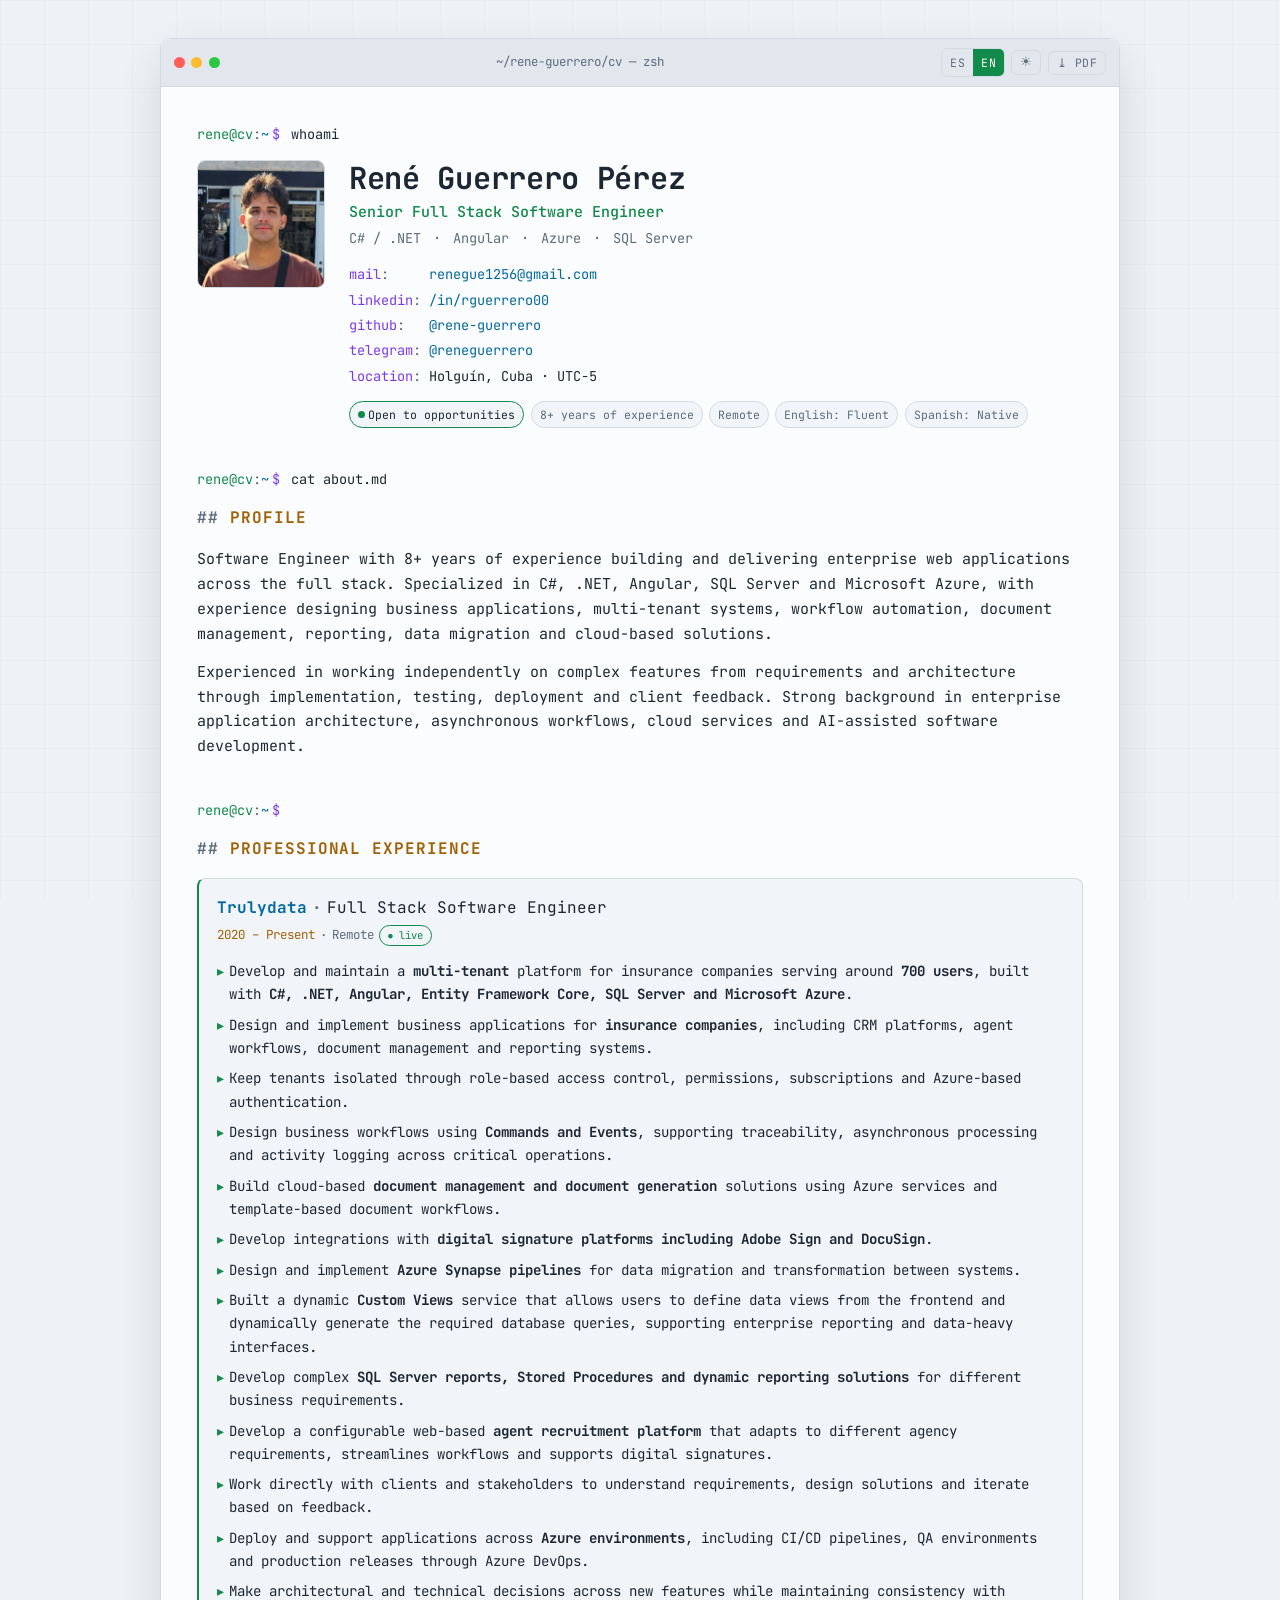
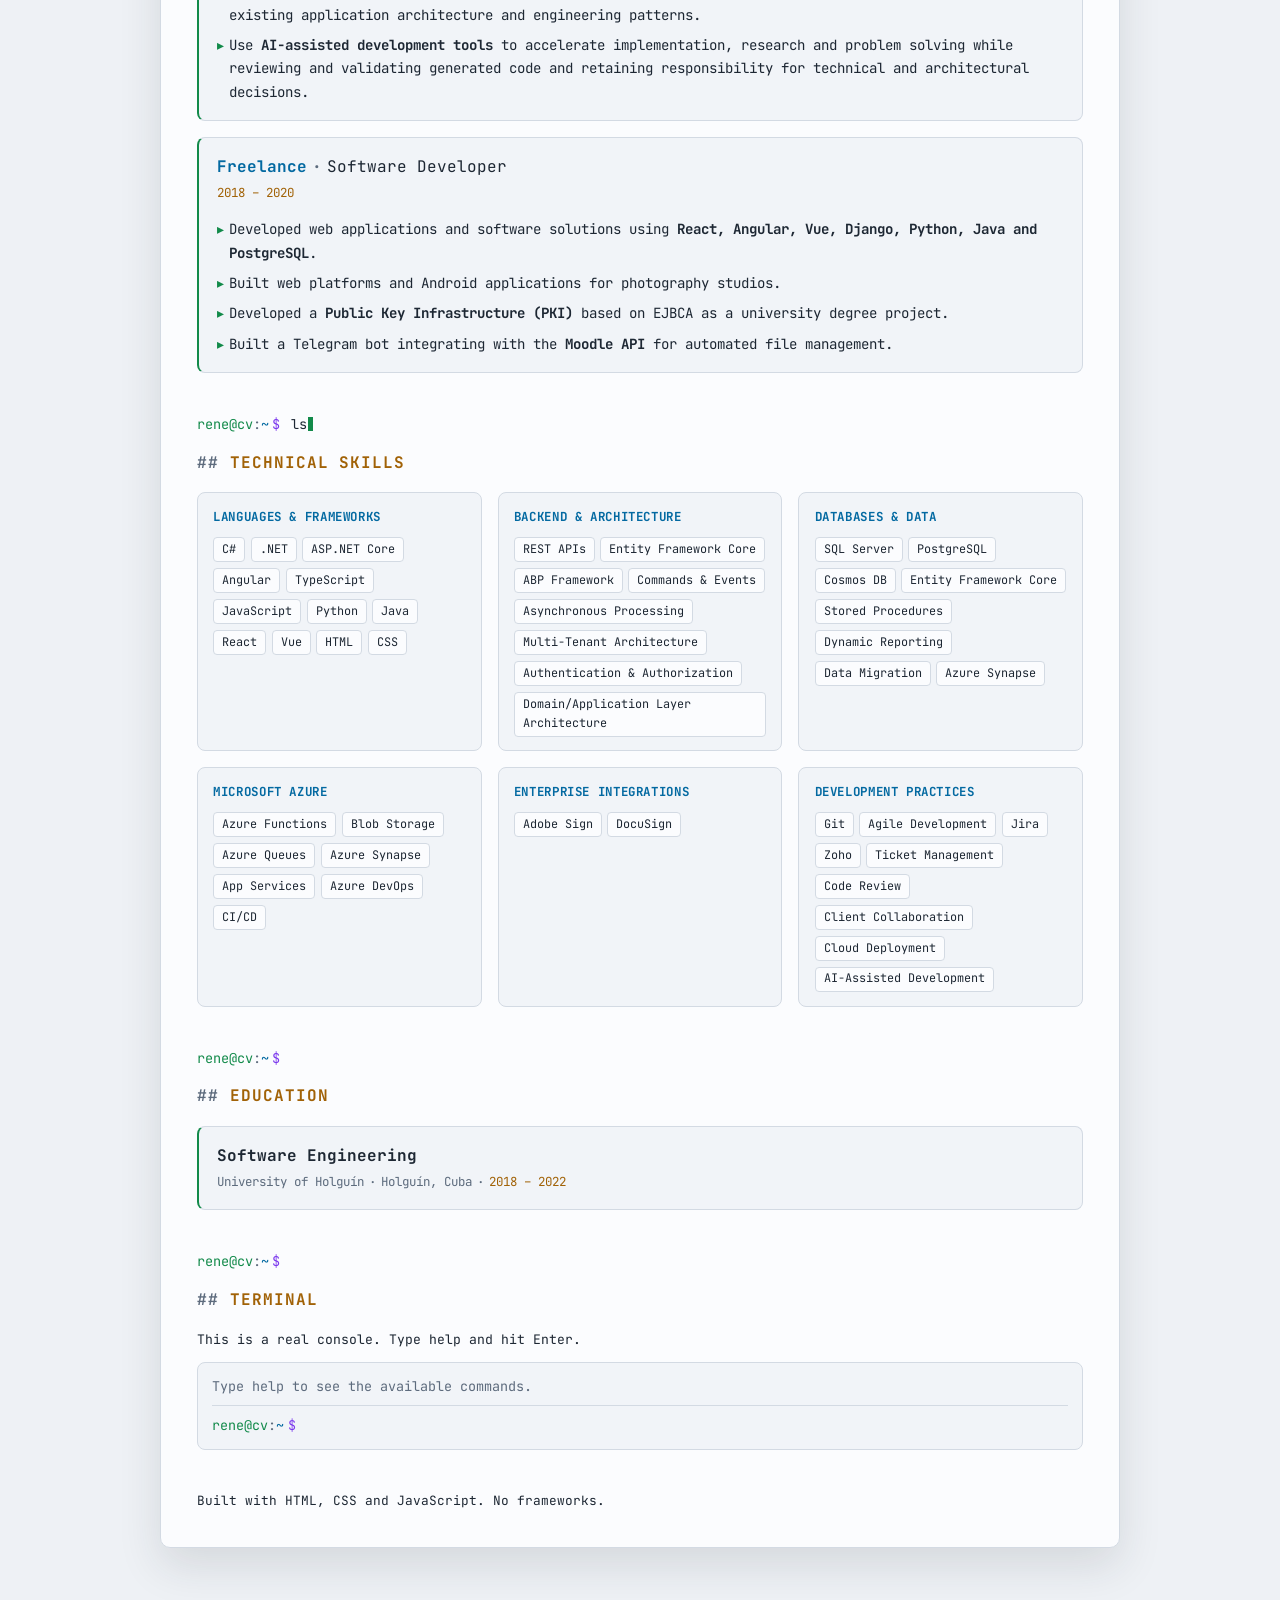
==== index.html @ d26e83de "CV site: terminal-styled, bilingual, with PDF export A static site, no build step, ready for GitHub " ====
<!DOCTYPE html>
<html lang="es" data-theme="dark">
<head>
<meta charset="utf-8">
<meta name="viewport" content="width=device-width, initial-scale=1">
<title>René Guerrero Pérez — Senior Full Stack Software Engineer</title>
<meta name="description" content="CV of René Guerrero Pérez — Senior Full Stack Software Engineer. C# / .NET · Angular · Azure · SQL Server.">
<meta name="author" content="René Guerrero Pérez">
<meta name="color-scheme" content="dark light">
<!-- Social cards and structured data need absolute URLs: crawlers do not
     resolve relative ones. If the site ends up on another address, this is
     the only place to change it — update every https://rene-guerrero.github.io/cv
     below, including the ones inside the JSON-LD block. -->
<link rel="canonical" href="https://rene-guerrero.github.io/cv/">

<meta property="og:site_name" content="René Guerrero Pérez">
<meta property="og:title" content="René Guerrero Pérez — Senior Full Stack Software Engineer">
<meta property="og:description" content="C# / .NET · Angular · Azure · SQL Server. 8+ years building enterprise web applications.">
<meta property="og:type" content="profile">
<meta property="og:url" content="https://rene-guerrero.github.io/cv/">
<meta property="og:image" content="https://rene-guerrero.github.io/cv/assets/img/og.png">
<meta property="og:image:width" content="1200">
<meta property="og:image:height" content="630">
<meta property="og:image:alt" content="René Guerrero Pérez — Senior Full Stack Software Engineer">

<meta name="twitter:card" content="summary_large_image">
<meta name="twitter:title" content="René Guerrero Pérez — Senior Full Stack Software Engineer">
<meta name="twitter:description" content="C# / .NET · Angular · Azure · SQL Server. 8+ years building enterprise web applications.">
<meta name="twitter:image" content="https://rene-guerrero.github.io/cv/assets/img/og.png">

<script type="application/ld+json">
{
  "@context": "https://schema.org",
  "@type": "Person",
  "name": "René Guerrero Pérez",
  "givenName": "René",
  "familyName": "Guerrero Pérez",
  "jobTitle": "Senior Full Stack Software Engineer",
  "description": "Software engineer with 8+ years of experience building enterprise web applications with C#, .NET, Angular, SQL Server and Microsoft Azure.",
  "url": "https://rene-guerrero.github.io/cv/",
  "image": "https://rene-guerrero.github.io/cv/assets/img/me-512.jpg",
  "email": "mailto:renegue1256@gmail.com",
  "address": {
    "@type": "PostalAddress",
    "addressLocality": "Holguín",
    "addressCountry": "CU"
  },
  "sameAs": [
    "https://www.linkedin.com/in/rguerrero00/",
    "https://github.com/rene-guerrero",
    "https://t.me/reneguerrero"
  ],
  "worksFor": {
    "@type": "Organization",
    "name": "Trulydata"
  },
  "alumniOf": {
    "@type": "CollegeOrUniversity",
    "name": "University of Holguín"
  },
  "knowsLanguage": [
    { "@type": "Language", "name": "Spanish", "alternateName": "es" },
    { "@type": "Language", "name": "English", "alternateName": "en" }
  ],
  "knowsAbout": [
    "C#", ".NET", "ASP.NET Core", "Angular", "TypeScript",
    "Microsoft Azure", "SQL Server", "Entity Framework Core",
    "Multi-tenant architecture", "REST APIs", "Azure Synapse"
  ]
}
</script>
<link rel="icon" href="data:image/svg+xml,<svg xmlns='http://www.w3.org/2000/svg' viewBox='0 0 100 100'><text y='.9em' font-size='90'>&#128187;</text></svg>">
<link rel="preload" href="assets/fonts/jetbrains-mono-400-latin.woff2" as="font" type="font/woff2" crossorigin>
<link rel="preload" href="assets/fonts/jetbrains-mono-700-latin.woff2" as="font" type="font/woff2" crossorigin>
<link rel="stylesheet" href="assets/css/fonts.css">
<link rel="stylesheet" href="assets/css/style.css">
</head>
<body>

<a class="skip-link" href="#main" data-i18n="ui.skip">Ir al contenido</a>

<div class="gridbg" aria-hidden="true"></div>
<div class="scanlines" aria-hidden="true"></div>

<div class="terminal">

  <header class="titlebar">
    <div class="lights" aria-hidden="true"><span class="light red"></span><span class="light yellow"></span><span class="light green"></span></div>
    <div class="titlebar__title"><span class="muted">~/</span>rene-guerrero<span class="muted">/cv</span> — zsh</div>
    <div class="titlebar__actions">
      <div class="seg" role="group" aria-label="Language">
        <button type="button" class="seg__btn" data-lang="es">ES</button>
        <button type="button" class="seg__btn" data-lang="en">EN</button>
      </div>
      <button type="button" class="iconbtn" id="themeToggle" aria-label="Toggle theme" title="Theme">
        <span class="theme-icon" aria-hidden="true"></span>
      </button>
      <a class="iconbtn iconbtn--text" id="pdfBtn" href="assets/pdf/Rene-Guerrero-CV-EN.pdf"
         download data-i18n-title="ui.pdfTitle">
        <span aria-hidden="true">⤓</span> <span data-i18n="ui.pdf">PDF</span>
      </a>
    </div>
  </header>

  <main class="screen" id="main">

    <!-- ── HERO ─────────────────────────────────────────── -->
    <section class="block hero">
      <p class="cmd"><span class="prompt">rene@cv</span><span class="sep">:</span><span class="path">~</span><span class="sigil">$</span> <span class="typed">whoami</span></p>
      <div class="hero__body">
        <img class="avatar" src="assets/img/me-512.jpg" alt="René Guerrero Pérez" width="512" height="512">
        <div class="hero__text">
          <h1 class="name">René Guerrero Pérez</h1>
          <p class="role" data-i18n="hero.role">Senior Full Stack Software Engineer</p>
          <p class="stack">C# / .NET <span class="dot">·</span> Angular <span class="dot">·</span> Azure <span class="dot">·</span> SQL Server</p>
          <ul class="contact">
            <li><span class="key">mail</span><a href="mailto:renegue1256@gmail.com">renegue1256@gmail.com</a></li>
            <li><span class="key">linkedin</span><a href="https://www.linkedin.com/in/rguerrero00/" target="_blank" rel="noopener">/in/rguerrero00</a></li>
            <li><span class="key">github</span><a href="https://github.com/rene-guerrero" target="_blank" rel="noopener">@rene-guerrero</a></li>
            <li><span class="key">telegram</span><a href="https://t.me/reneguerrero" target="_blank" rel="noopener">@reneguerrero</a></li>
            <li><span class="key">location</span><span data-i18n="hero.location">Holguín, Cuba · UTC−5</span></li>
          </ul>
          <p class="badges">
            <span class="badge badge--status"><span class="pulse" aria-hidden="true"></span><span data-i18n="hero.available">Disponible para propuestas</span></span>
            <span class="badge" data-i18n="hero.exp">8+ años de experiencia</span>
            <span class="badge" data-i18n="hero.remote">Remoto</span>
            <span class="badge"><span data-i18n="hero.english">Inglés</span>: <span data-i18n="hero.fluent">Fluido</span></span>
            <span class="badge"><span data-i18n="hero.spanish">Español</span>: <span data-i18n="hero.native">Nativo</span></span>
          </p>
        </div>
      </div>
    </section>

    <!-- ── ABOUT ────────────────────────────────────────── -->
    <section class="block" id="about">
      <p class="cmd"><span class="prompt">rene@cv</span><span class="sep">:</span><span class="path">~</span><span class="sigil">$</span> <span class="typed">cat about.md</span></p>
      <h2 class="h2" data-i18n="about.title">Perfil</h2>
      <p class="p" data-i18n="about.p1"></p>
      <p class="p" data-i18n="about.p2"></p>
    </section>

    <!-- ── EXPERIENCE ───────────────────────────────────── -->
    <section class="block" id="experience-section">
      <p class="cmd"><span class="prompt">rene@cv</span><span class="sep">:</span><span class="path">~</span><span class="sigil">$</span> <span class="typed">git log --oneline experience/</span></p>
      <h2 class="h2" data-i18n="exp.title">Experiencia profesional</h2>
      <div id="experience" class="timeline"></div>
    </section>

    <!-- ── SKILLS ───────────────────────────────────────── -->
    <section class="block" id="skills-section">
      <p class="cmd"><span class="prompt">rene@cv</span><span class="sep">:</span><span class="path">~</span><span class="sigil">$</span> <span class="typed">ls -la skills/</span></p>
      <h2 class="h2" data-i18n="skills.title">Habilidades técnicas</h2>
      <div id="skills" class="skills"></div>
    </section>

    <!-- ── EDUCATION ────────────────────────────────────── -->
    <section class="block" id="education-section">
      <p class="cmd"><span class="prompt">rene@cv</span><span class="sep">:</span><span class="path">~</span><span class="sigil">$</span> <span class="typed">cat education.txt</span></p>
      <h2 class="h2" data-i18n="edu.title">Educación</h2>
      <div class="card">
        <h3 class="card__title" data-i18n="edu.degree">Ingeniería de Software</h3>
        <p class="card__meta"><span data-i18n="edu.school">Universidad de Holguín</span> <span class="dot">·</span> <span data-i18n="edu.place">Holguín, Cuba</span> <span class="dot">·</span> <span class="when">2018 – 2022</span></p>
      </div>
    </section>

    <!-- ── INTERACTIVE CONSOLE ──────────────────────────── -->
    <section class="block" id="console-section">
      <p class="cmd"><span class="prompt">rene@cv</span><span class="sep">:</span><span class="path">~</span><span class="sigil">$</span> <span class="typed">./cv --interactive</span></p>
      <h2 class="h2" data-i18n="console.title">Terminal</h2>
      <p class="p muted console__hint" data-i18n="console.hint">Escribe help y pulsa Enter.</p>

      <div class="console" id="console">
        <div class="console__out" id="consoleOut" role="log" aria-live="polite"></div>
        <form class="console__form" id="consoleForm" autocomplete="off">
          <label class="console__label" for="consoleInput">
            <span class="prompt">rene@cv</span><span class="sep">:</span><span class="path">~</span><span class="sigil">$</span>
          </label>
          <input class="console__input" id="consoleInput" type="text"
                 spellcheck="false" autocapitalize="off" autocorrect="off"
                 data-i18n-aria="console.label">
        </form>
      </div>
    </section>

    <!-- ── FOOTER ───────────────────────────────────────── -->
    <section class="block">
      <p class="p muted small"><span data-i18n="ui.builtWith">Hecho con HTML, CSS y JavaScript. Sin frameworks.</span></p>
    </section>

  </main>
</div>

<script src="assets/js/data.js"></script>
<script src="assets/js/main.js"></script>
</body>
</html>
---- assets/css/fonts.css ----
/* JetBrains Mono, self-hosted.
   Generated by tools/fetch-fonts.py - do not edit by hand.
   SIL Open Font License 1.1, see assets/fonts/OFL.txt */

/* latin-ext */
@font-face {
  font-family: 'JetBrains Mono';
  font-style: italic;
  font-weight: 400;
  font-display: swap;
  src: url(../fonts/jetbrains-mono-400-italic-latin-ext.woff2) format('woff2');
  unicode-range: U+0100-02BA, U+02BD-02C5, U+02C7-02CC, U+02CE-02D7, U+02DD-02FF, U+0304, U+0308, U+0329, U+1D00-1DBF, U+1E00-1E9F, U+1EF2-1EFF, U+2020, U+20A0-20AB, U+20AD-20C0, U+2113, U+2C60-2C7F, U+A720-A7FF;
}

/* latin */
@font-face {
  font-family: 'JetBrains Mono';
  font-style: italic;
  font-weight: 400;
  font-display: swap;
  src: url(../fonts/jetbrains-mono-400-italic-latin.woff2) format('woff2');
  unicode-range: U+0000-00FF, U+0131, U+0152-0153, U+02BB-02BC, U+02C6, U+02DA, U+02DC, U+0304, U+0308, U+0329, U+2000-206F, U+20AC, U+2122, U+2191, U+2193, U+2212, U+2215, U+FEFF, U+FFFD;
}

/* latin-ext */
@font-face {
  font-family: 'JetBrains Mono';
  font-style: normal;
  font-weight: 400;
  font-display: swap;
  src: url(../fonts/jetbrains-mono-400-latin-ext.woff2) format('woff2');
  unicode-range: U+0100-02BA, U+02BD-02C5, U+02C7-02CC, U+02CE-02D7, U+02DD-02FF, U+0304, U+0308, U+0329, U+1D00-1DBF, U+1E00-1E9F, U+1EF2-1EFF, U+2020, U+20A0-20AB, U+20AD-20C0, U+2113, U+2C60-2C7F, U+A720-A7FF;
}

/* latin */
@font-face {
  font-family: 'JetBrains Mono';
  font-style: normal;
  font-weight: 400;
  font-display: swap;
  src: url(../fonts/jetbrains-mono-400-latin.woff2) format('woff2');
  unicode-range: U+0000-00FF, U+0131, U+0152-0153, U+02BB-02BC, U+02C6, U+02DA, U+02DC, U+0304, U+0308, U+0329, U+2000-206F, U+20AC, U+2122, U+2191, U+2193, U+2212, U+2215, U+FEFF, U+FFFD;
}

/* latin-ext */
@font-face {
  font-family: 'JetBrains Mono';
  font-style: normal;
  font-weight: 500;
  font-display: swap;
  src: url(../fonts/jetbrains-mono-500-latin-ext.woff2) format('woff2');
  unicode-range: U+0100-02BA, U+02BD-02C5, U+02C7-02CC, U+02CE-02D7, U+02DD-02FF, U+0304, U+0308, U+0329, U+1D00-1DBF, U+1E00-1E9F, U+1EF2-1EFF, U+2020, U+20A0-20AB, U+20AD-20C0, U+2113, U+2C60-2C7F, U+A720-A7FF;
}

/* latin */
@font-face {
  font-family: 'JetBrains Mono';
  font-style: normal;
  font-weight: 500;
  font-display: swap;
  src: url(../fonts/jetbrains-mono-500-latin.woff2) format('woff2');
  unicode-range: U+0000-00FF, U+0131, U+0152-0153, U+02BB-02BC, U+02C6, U+02DA, U+02DC, U+0304, U+0308, U+0329, U+2000-206F, U+20AC, U+2122, U+2191, U+2193, U+2212, U+2215, U+FEFF, U+FFFD;
}

/* latin-ext */
@font-face {
  font-family: 'JetBrains Mono';
  font-style: normal;
  font-weight: 700;
  font-display: swap;
  src: url(../fonts/jetbrains-mono-700-latin-ext.woff2) format('woff2');
  unicode-range: U+0100-02BA, U+02BD-02C5, U+02C7-02CC, U+02CE-02D7, U+02DD-02FF, U+0304, U+0308, U+0329, U+1D00-1DBF, U+1E00-1E9F, U+1EF2-1EFF, U+2020, U+20A0-20AB, U+20AD-20C0, U+2113, U+2C60-2C7F, U+A720-A7FF;
}

/* latin */
@font-face {
  font-family: 'JetBrains Mono';
  font-style: normal;
  font-weight: 700;
  font-display: swap;
  src: url(../fonts/jetbrains-mono-700-latin.woff2) format('woff2');
  unicode-range: U+0000-00FF, U+0131, U+0152-0153, U+02BB-02BC, U+02C6, U+02DA, U+02DC, U+0304, U+0308, U+0329, U+2000-206F, U+20AC, U+2122, U+2191, U+2193, U+2212, U+2215, U+FEFF, U+FFFD;
}
---- assets/css/style.css ----
/* ─────────────────────────────────────────────────────
   CV — terminal / console theme
   ───────────────────────────────────────────────────── */

:root {
  --font: "JetBrains Mono", ui-monospace, SFMono-Regular, "SF Mono", Menlo,
          Consolas, "Liberation Mono", monospace;

  --radius: 10px;
  --maxw: 60rem;
}

/* Dark (default) */
:root,
:root[data-theme="dark"] {
  --bg: #0b0f14;
  --bg-chrome: #10161e;
  --bg-screen: #0d1219;
  --bg-soft: #131b24;
  --border: #1f2b38;
  --fg: #cdd9e5;
  --fg-dim: #7d8da0;
  --accent: #4ade80;   /* prompt green */
  --accent-2: #38bdf8; /* cyan */
  --accent-3: #f0b429; /* amber */
  --magenta: #c792ea;
  --grid-line: rgba(205, 217, 229, .035);
  --shadow: 0 24px 60px rgba(0, 0, 0, .55);
  --glow: 0 0 12px rgba(74, 222, 128, .35);
}

/* Light */
:root[data-theme="light"] {
  --bg: #eef1f5;
  --bg-chrome: #e2e7ee;
  --bg-screen: #fbfcfe;
  --bg-soft: #f1f4f8;
  --border: #d3dae3;
  --fg: #1d2733;
  --fg-dim: #5d6b7d;
  --accent: #128a4a;
  --accent-2: #0369a1;
  --accent-3: #a16207;
  --magenta: #7c3aed;
  --grid-line: rgba(29, 39, 51, .04);
  --shadow: 0 18px 44px rgba(29, 39, 51, .12);
  --glow: none;
}

* { box-sizing: border-box; }

html { scroll-behavior: smooth; }

body {
  margin: 0;
  padding: clamp(.75rem, 3vw, 2.5rem) 1rem clamp(2rem, 5vw, 4rem);
  background: var(--bg);
  background-image:
    radial-gradient(1200px 600px at 12% -10%, rgba(56, 189, 248, .10), transparent 60%),
    radial-gradient(900px 500px at 100% 0%, rgba(74, 222, 128, .08), transparent 60%);
  color: var(--fg);
  font-family: var(--font);
  font-size: 15px;
  line-height: 1.65;
  -webkit-font-smoothing: antialiased;
}

:root[data-theme="light"] body { background-image: none; }

a {
  color: var(--accent-2);
  text-decoration: none;
  border-bottom: 1px dotted transparent;
}
a:hover { border-bottom-color: currentColor; }

/* shown only on paper — the phone number belongs in the PDF a recruiter
   downloads, not on an indexable public page */
.print-only { display: none; }

/* selection picks up the prompt green; the text flips to the screen
   colour so it stays readable in both themes */
::selection {
  background: var(--accent);
  color: var(--bg-screen);
}

.muted { color: var(--fg-dim); }
.dot { color: var(--fg-dim); margin: 0 .5ch; }

.skip-link {
  position: absolute;
  left: -9999px;
}
.skip-link:focus {
  left: 1rem; top: 1rem;
  z-index: 10;
  background: var(--bg-soft);
  border: 1px solid var(--accent);
  padding: .5rem .75rem;
  border-radius: 6px;
}

:focus-visible {
  outline: 2px solid var(--accent);
  outline-offset: 2px;
  border-radius: 4px;
}

/* subtle CRT scanlines, dark theme only */
.scanlines {
  position: fixed;
  inset: 0;
  pointer-events: none;
  z-index: 1;
  background: repeating-linear-gradient(
    to bottom,
    rgba(255, 255, 255, .018) 0 1px,
    transparent 1px 3px
  );
}
:root[data-theme="light"] .scanlines { display: none; }

/* ── window chrome ─────────────────────────────────── */

.terminal {
  position: relative;
  z-index: 2;
  max-width: var(--maxw);
  margin: 0 auto;
  border: 1px solid var(--border);
  border-radius: var(--radius);
  background: var(--bg-screen);
  box-shadow: var(--shadow);
  /* clip (not hidden) so the sticky titlebar keeps working */
  overflow: clip;
}

.titlebar {
  position: sticky;
  top: 0;
  z-index: 3;
  display: flex;
  align-items: center;
  gap: .75rem;
  padding: .55rem .8rem;
  background: var(--bg-chrome);
  border-bottom: 1px solid var(--border);
  backdrop-filter: blur(6px);
}

.lights { display: flex; gap: .4rem; flex: 0 0 auto; }
.light { width: 11px; height: 11px; border-radius: 50%; display: block; }
.light.red { background: #ff5f57; }
.light.yellow { background: #febc2e; }
.light.green { background: #28c840; }

.titlebar__title {
  flex: 1 1 auto;
  text-align: center;
  font-size: .78rem;
  color: var(--fg-dim);
  white-space: nowrap;
  overflow: hidden;
  text-overflow: ellipsis;
}

.titlebar__actions {
  flex: 0 0 auto;
  display: flex;
  align-items: center;
  gap: .4rem;
}

.seg {
  display: inline-flex;
  border: 1px solid var(--border);
  border-radius: 6px;
  overflow: hidden;
}
.seg__btn {
  font: inherit;
  font-size: .72rem;
  letter-spacing: .04em;
  padding: .25rem .5rem;
  background: transparent;
  color: var(--fg-dim);
  border: 0;
  cursor: pointer;
}
.seg__btn:hover { color: var(--fg); }
.seg__btn.is-active {
  background: var(--accent);
  color: var(--bg-screen);
}
:root[data-theme="light"] .seg__btn.is-active { color: #fff; }

.iconbtn {
  font: inherit;
  font-size: .8rem;
  line-height: 1;
  padding: .32rem .5rem;
  background: transparent;
  color: var(--fg-dim);
  border: 1px solid var(--border);
  border-radius: 6px;
  cursor: pointer;
}
.iconbtn:hover { color: var(--fg); border-color: var(--fg-dim); }
.iconbtn--text { font-size: .72rem; letter-spacing: .04em; }

/* ── screen ────────────────────────────────────────── */

.screen {
  padding: clamp(1rem, 4vw, 2.25rem);
}

.block + .block { margin-top: 2.5rem; }

.cmd {
  margin: 0 0 .9rem;
  font-size: .85rem;
  color: var(--fg-dim);
  word-break: break-word;
}
.prompt { color: var(--accent); text-shadow: var(--glow); }
.sep { color: var(--fg-dim); }
.path { color: var(--accent-2); }
.sigil { color: var(--magenta); margin: 0 .4ch; }
.typed { color: var(--fg); }

.caret {
  display: inline-block;
  width: .6ch;
  height: 1.05em;
  vertical-align: -.18em;
  background: var(--accent);
  animation: blink 1.1s steps(1) infinite;
}
@keyframes blink { 50% { opacity: 0; } }

/* caret that follows the text while a command types itself out:
   solid, so it reads as a cursor in motion rather than an idle one */
.caret--typing {
  margin-left: .1ch;
  animation: none;
}

/* keep the line at full height before its command has typed */
.typed { white-space: pre; }
.typed.is-pending::after { content: ""; }

.h2 {
  margin: 0 0 1rem;
  font-size: 1rem;
  letter-spacing: .06em;
  text-transform: uppercase;
  color: var(--accent-3);
}
.h2::before { content: "## "; color: var(--fg-dim); }

.p { margin: 0 0 .85rem; color: var(--fg); }
.p:last-child { margin-bottom: 0; }

/* ── hero ──────────────────────────────────────────── */

.hero__body {
  display: flex;
  gap: 1.5rem;
  align-items: flex-start;
  flex-wrap: wrap;
}

.avatar {
  width: 128px;
  height: 128px;
  flex: 0 0 auto;
  object-fit: cover;
  border-radius: 8px;
  border: 1px solid var(--border);
  filter: saturate(1.02);
}

.hero__text { flex: 1 1 18rem; min-width: 0; }

.name {
  margin: 0;
  font-size: clamp(1.4rem, 4vw, 1.9rem);
  line-height: 1.2;
  letter-spacing: -.01em;
}
.role { margin: .25rem 0 0; color: var(--accent); font-weight: 500; }
.stack { margin: .1rem 0 .9rem; color: var(--fg-dim); font-size: .85rem; }

.contact {
  list-style: none;
  margin: 0 0 .9rem;
  padding: 0;
  display: grid;
  gap: .18rem;
  font-size: .85rem;
}
.contact .key {
  display: inline-block;
  min-width: 10ch;
  color: var(--magenta);
}
.contact .key::after { content: ":"; color: var(--fg-dim); }

.badges { margin: 0; display: flex; flex-wrap: wrap; gap: .4rem; }
.badge {
  font-size: .72rem;
  padding: .18rem .5rem;
  border: 1px solid var(--border);
  border-radius: 999px;
  background: var(--bg-soft);
  color: var(--fg-dim);
}

/* ── cards ─────────────────────────────────────────── */

.card {
  border: 1px solid var(--border);
  border-left: 2px solid var(--accent);
  border-radius: 8px;
  background: var(--bg-soft);
  padding: 1rem 1.1rem;
}

.timeline { display: grid; gap: 1rem; }

.card__title { margin: 0; font-size: 1rem; }
.job__company { color: var(--accent-2); }
.job__role { color: var(--fg); font-weight: 400; }

.card__meta {
  margin: .2rem 0 0;
  font-size: .78rem;
  color: var(--fg-dim);
  display: flex;
  flex-wrap: wrap;
  align-items: center;
  gap: .1rem;
}
.when { color: var(--accent-3); }

.chip {
  margin-left: .6ch;
  font-size: .66rem;
  padding: .05rem .45rem;
  border-radius: 999px;
  border: 1px solid var(--border);
}
.chip--live { color: var(--accent); border-color: var(--accent); }

.bullets {
  margin: .9rem 0 0;
  padding: 0;
  list-style: none;
  display: grid;
  gap: .45rem;
}
.bullets li {
  position: relative;
  padding-left: 1.6ch;
  font-size: .88rem;
}
.bullets li::before {
  content: "▸";
  position: absolute;
  left: 0;
  color: var(--accent);
}
.bullets strong { color: var(--fg); font-weight: 700; }

/* ── skills ────────────────────────────────────────── */

.skills {
  display: grid;
  gap: 1rem;
  grid-template-columns: repeat(auto-fit, minmax(17rem, 1fr));
}

.skillgroup {
  border: 1px solid var(--border);
  border-radius: 8px;
  background: var(--bg-soft);
  padding: .85rem .95rem;
}
.skillgroup__name {
  margin: 0 0 .6rem;
  font-size: .78rem;
  letter-spacing: .05em;
  text-transform: uppercase;
  color: var(--accent-2);
}

.tags { list-style: none; margin: 0; padding: 0; display: flex; flex-wrap: wrap; gap: .35rem; }
.tag {
  font-size: .74rem;
  padding: .12rem .5rem;
  border: 1px solid var(--border);
  border-radius: 4px;
  background: var(--bg-screen);
  color: var(--fg);
}

/* ── small screens ─────────────────────────────────── */

@media (max-width: 520px) {
  .titlebar__title { display: none; }
  .avatar { width: 92px; height: 92px; }
  .contact .key { min-width: 8ch; }
}

/* The owner of this CV asked for the terminal effects explicitly, so the
   decorative ones stay on: they are text-only, sub-pixel slow, and none of
   them flashes or moves the layout. What does get turned off here is
   anything that moves the viewport or the reader's eye against their will.
   To honour the preference completely instead, add back:
       * { animation: none !important; } */
@media (prefers-reduced-motion: reduce) {
  html { scroll-behavior: auto; }
  .caret { animation: none; }
}

/* ── print / PDF ───────────────────────────────────── */

@page {
  size: A4;
  margin: 12mm 12mm 14mm;
}

@media print {
  /* force the light palette on paper, whatever the screen theme is */
  :root, :root[data-theme="dark"], :root[data-theme="light"] {
    --bg: #fff;
    --bg-chrome: #fff;
    --bg-screen: #fff;
    --bg-soft: #fff;
    --border: #c9d1d9;
    --fg: #111;
    --fg-dim: #555;
    --accent: #0a6b39;
    --accent-2: #0b4f80;
    --accent-3: #7a4b06;
    --magenta: #5b21b6;
    --shadow: none;
    --glow: none;
  }

  body {
    margin: 0;
    padding: 0;
    background: #fff !important;
    background-image: none !important;
    font-size: 10pt;
    line-height: 1.45;
  }

  .scanlines,
  .titlebar,
  .skip-link,
  .caret { display: none !important; }

  .terminal {
    max-width: none;
    border: 0;
    border-radius: 0;
    box-shadow: none;
    background: #fff;
  }

  .screen { padding: 0; }

  .cmd { display: none; }

  .block + .block { margin-top: 1.1rem; }

  .h2 {
    font-size: 10pt;
    margin-bottom: .45rem;
    border-bottom: 1px solid var(--border);
    padding-bottom: .15rem;
  }
  .h2::before { content: none; }

  .avatar { width: 96px; height: 96px; }

  .name { font-size: 17pt; }

  a { color: var(--fg); border: 0; }

  .card,
  .skillgroup {
    background: #fff;
    border-color: var(--border);
    padding: .5rem .65rem;
  }
  .card { border-left-width: 2px; }

  .bullets li { font-size: 9pt; }
  .tag { font-size: 8.5pt; background: #fff; }

  ::selection { background: transparent; color: inherit; }

  .contact li.print-only { display: list-item; }

  .badge { border-color: var(--border); }
  .chip--live { display: none; }

  /* keep blocks from splitting badly across pages */
  .block, .card, .skillgroup, .hero__body { break-inside: avoid; }
  .job { break-inside: auto; }
  h1, h2, h3 { break-after: avoid; }

  /* last block is just the shell prompt / credits */
  .block:last-child { display: none; }
}

/* ── drifting grid ─────────────────────────────────
   Deliberately near-invisible: it should read as texture, not motion.
   Anyone who notices it consciously means it is too strong. */

.gridbg {
  position: fixed;
  inset: 0;
  pointer-events: none;
  z-index: 0;
  opacity: .5;
  background-image:
    linear-gradient(var(--grid-line) 1px, transparent 1px),
    linear-gradient(90deg, var(--grid-line) 1px, transparent 1px);
  background-size: 44px 44px;
  animation: drift 90s linear infinite;
}

@keyframes drift {
  to { background-position: 44px 44px, 44px 44px; }
}

/* ── availability badge ────────────────────────────── */

.badge--status {
  color: var(--fg);
  border-color: var(--accent);
  display: inline-flex;
  align-items: center;
  gap: .45ch;
}

.pulse {
  width: 7px;
  height: 7px;
  border-radius: 50%;
  background: var(--accent);
  box-shadow: 0 0 0 0 var(--accent);
  animation: pulse 2.4s ease-out infinite;
}

@keyframes pulse {
  0%   { box-shadow: 0 0 0 0 color-mix(in srgb, var(--accent) 70%, transparent); }
  70%  { box-shadow: 0 0 0 6px transparent; }
  100% { box-shadow: 0 0 0 0 transparent; }
}

/* ── interactive console ───────────────────────────── */

.console {
  border: 1px solid var(--border);
  border-radius: 8px;
  background: var(--bg-soft);
  padding: .8rem .9rem;
  cursor: text;
}

.console__out {
  max-height: 17rem;
  overflow-y: auto;
  overscroll-behavior: contain;
  font-size: .84rem;
  line-height: 1.6;
}
.console__out:empty { display: none; }

.console__line {
  white-space: pre-wrap;
  word-break: break-word;
}
.console__line--dim  { color: var(--fg-dim); }
.console__line--warn { color: var(--accent-3); }
.console__line--echo { margin-top: .45rem; }
.console__line--echo:first-child { margin-top: 0; }

.console__cmdname {
  display: inline-block;
  min-width: 12ch;
  color: var(--accent-2);
}

.console__form {
  display: flex;
  align-items: baseline;
  gap: .6ch;
  margin-top: .5rem;
  padding-top: .5rem;
  border-top: 1px solid var(--border);
}
.console__out:empty + .console__form {
  margin-top: 0;
  padding-top: 0;
  border-top: 0;
}

.console__label {
  flex: 0 0 auto;
  font-size: .84rem;
  cursor: text;
}

.console__input {
  flex: 1 1 auto;
  min-width: 0;
  font: inherit;
  font-size: .84rem;
  color: var(--fg);
  background: transparent;
  border: 0;
  padding: 0;
  caret-color: var(--accent);
}
.console__input:focus { outline: none; }
.console__input::placeholder { color: var(--fg-dim); }

.console__hint { font-size: .82rem; margin-bottom: .7rem; }

.small { font-size: .8rem; }



@media print {
  .gridbg,
  #console-section { display: none !important; }

  .badge--status { border-color: var(--border); }
  .pulse { display: none; }
}
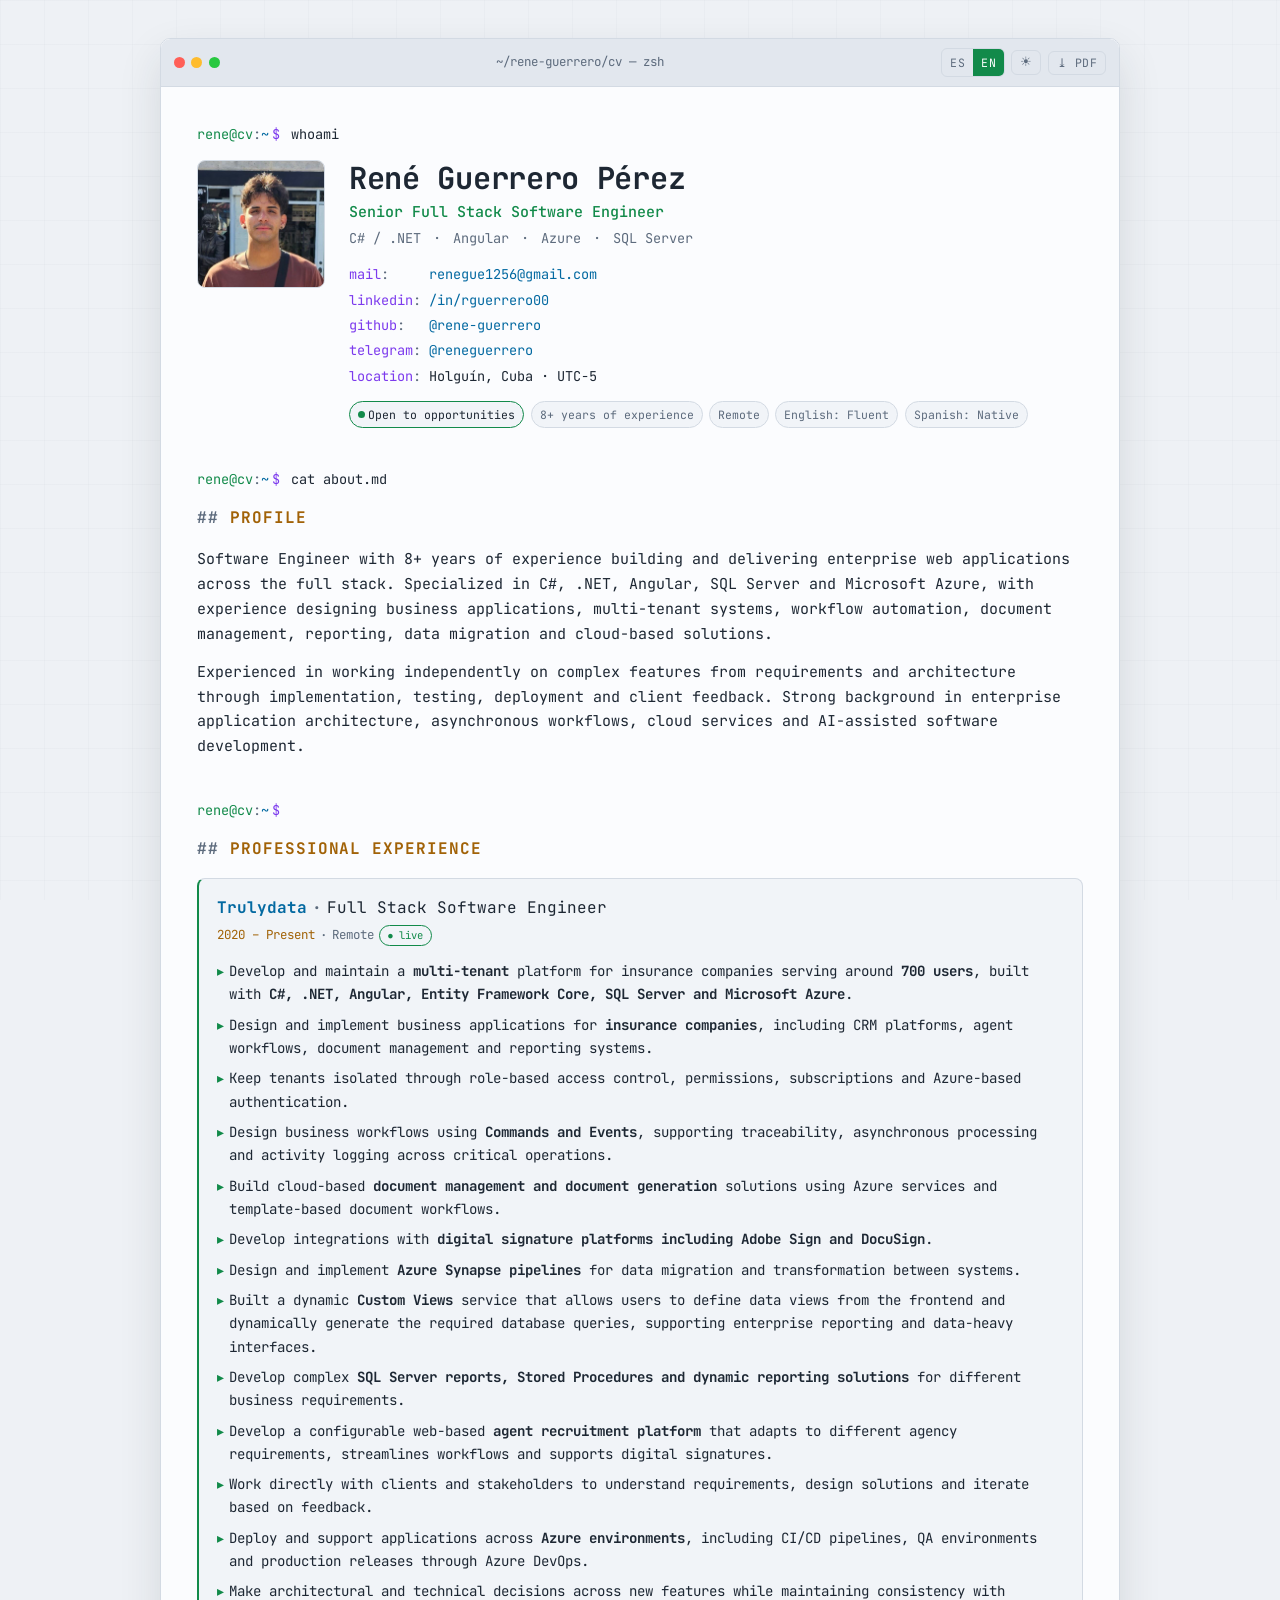
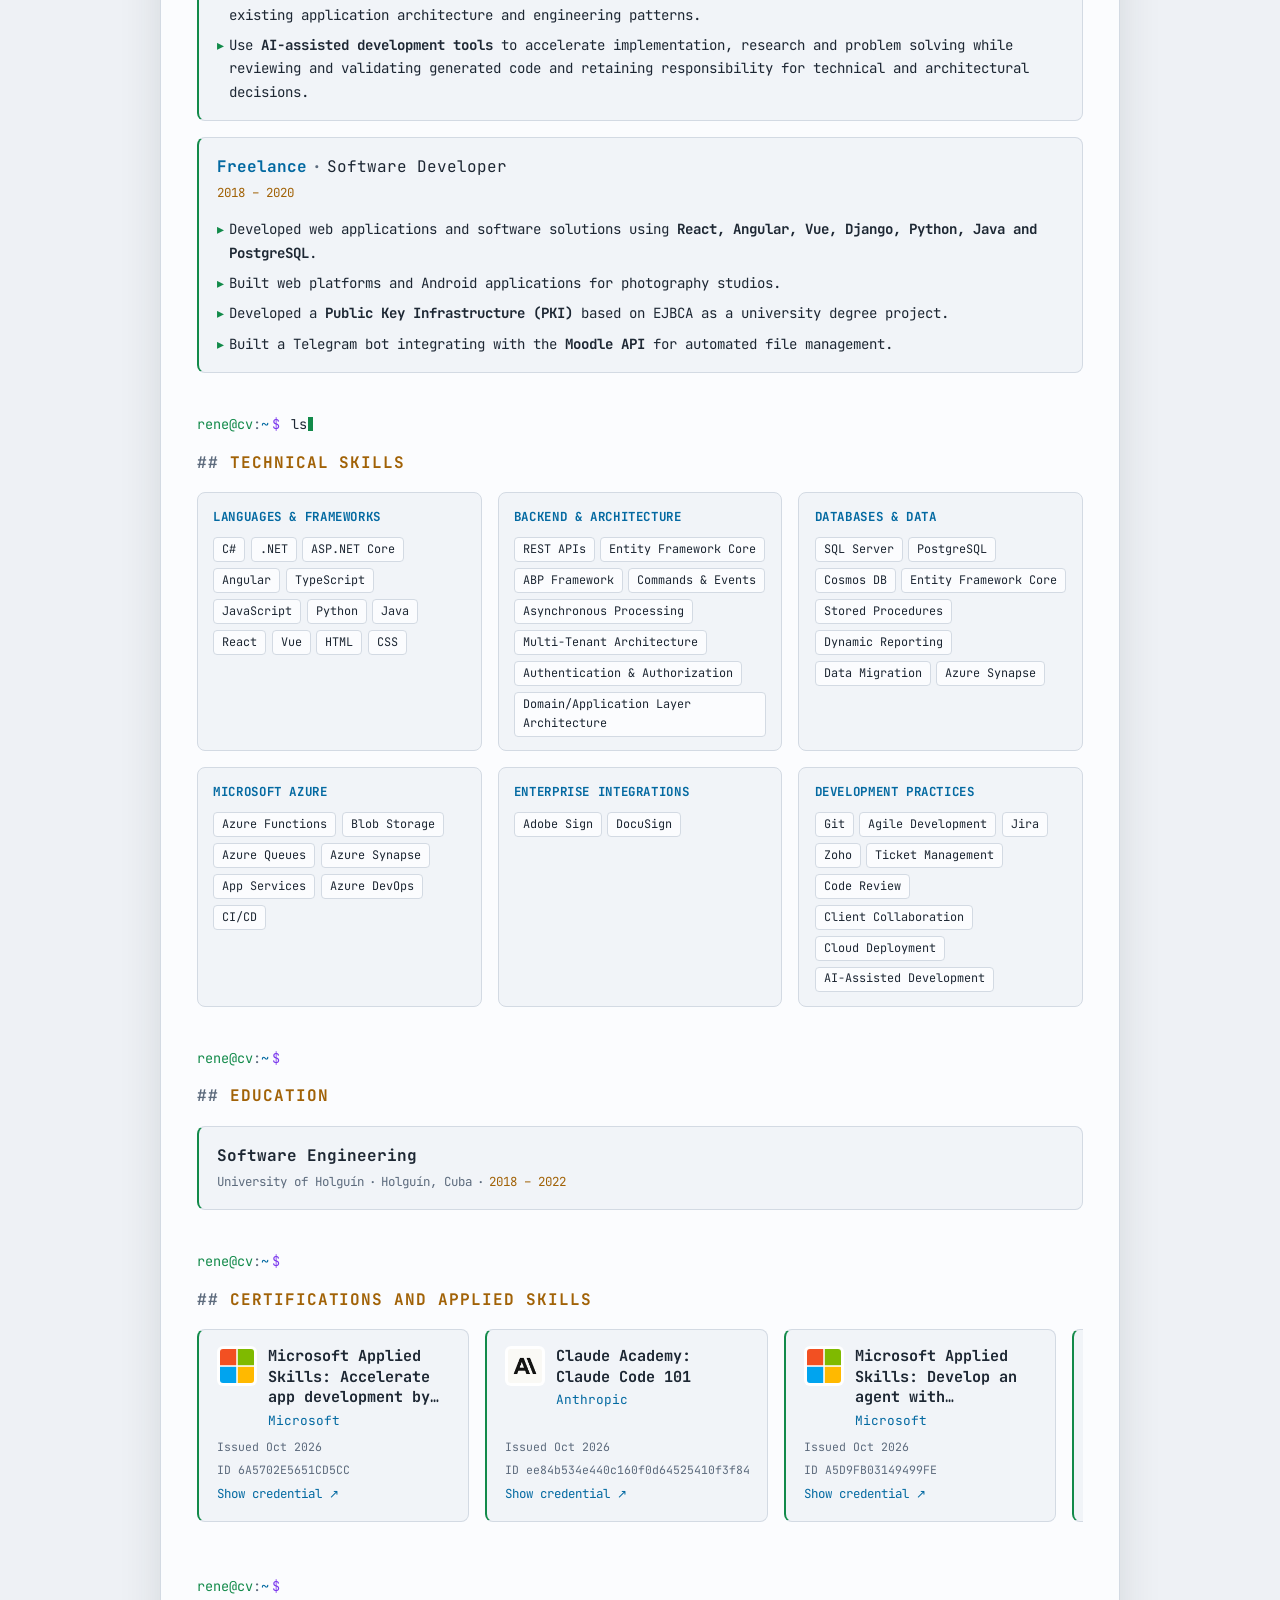
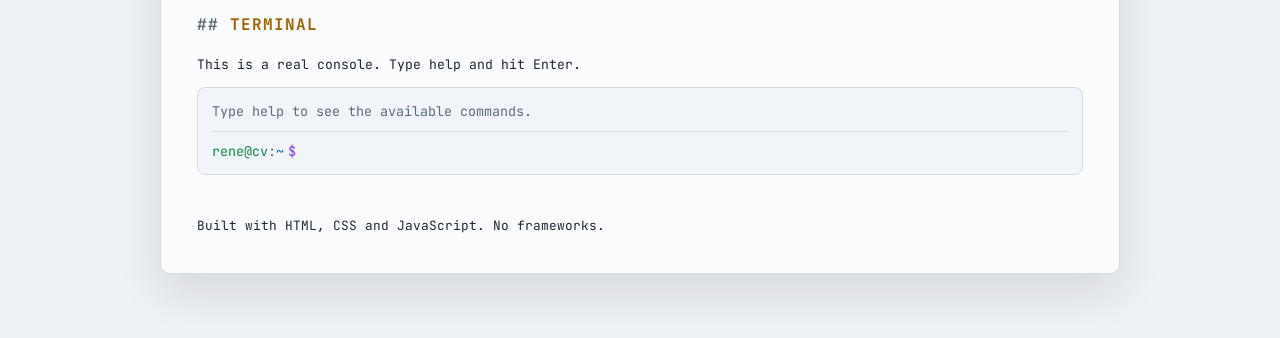
==== commit e869d580: "Add Certifications and Applied Skills section Horizontally scrolling cards for the 4 newest LinkedIn" ====
--- a/index.html
+++ b/index.html
@@ -163,6 +163,13 @@
       </div>
     </section>
 
+    <!-- ── CERTIFICATIONS ───────────────────────────────── -->
+    <section class="block" id="certs-section" hidden>
+      <p class="cmd"><span class="prompt">rene@cv</span><span class="sep">:</span><span class="path">~</span><span class="sigil">$</span> <span class="typed">ls certifications/ --recent</span></p>
+      <h2 class="h2" data-i18n="certs.title">Certificaciones y habilidades aplicadas</h2>
+      <ul class="certs" id="certs"></ul>
+    </section>
+
     <!-- ── INTERACTIVE CONSOLE ──────────────────────────── -->
     <section class="block" id="console-section">
       <p class="cmd"><span class="prompt">rene@cv</span><span class="sep">:</span><span class="path">~</span><span class="sigil">$</span> <span class="typed">./cv --interactive</span></p>
@@ -191,6 +198,7 @@
 </div>
 
 <script src="assets/js/data.js"></script>
+<script src="assets/js/certs.js"></script>
 <script src="assets/js/main.js"></script>
 </body>
 </html>
--- a/assets/css/style.css
+++ b/assets/css/style.css
@@ -645,3 +645,67 @@
   .badge--status { border-color: var(--border); }
   .pulse { display: none; }
 }
+
+/* ── certifications: horizontal card scroller ──────── */
+
+.certs {
+  list-style: none;
+  margin: 0;
+  padding: 0 0 .8rem;
+  display: flex;
+  gap: 1rem;
+  overflow-x: auto;
+  scroll-snap-type: x proximity;
+  scrollbar-width: thin;
+  scrollbar-color: var(--border) transparent;
+}
+.certs > li { flex: 0 0 min(17rem, 80%); scroll-snap-align: start; display: flex; }
+
+.cert { display: flex; flex-direction: column; width: 100%; gap: .35rem; }
+
+/* every card gets the same three bands — header, meta rows, link — so a
+   long title or a missing ID never changes the card's shape */
+.cert__head { display: flex; gap: .7rem; align-items: flex-start; height: 5.4rem; overflow: hidden; }
+.cert__who { min-width: 0; display: grid; gap: .25rem; align-content: start; }
+.cert__logo {
+  flex: none;
+  width: 40px;
+  height: 40px;
+  border-radius: 6px;
+  background: #fff;
+  padding: 3px;
+  object-fit: contain;
+}
+.cert__name {
+  font-size: .95rem;
+  line-height: 1.35;
+  display: -webkit-box;
+  -webkit-box-orient: vertical;
+  -webkit-line-clamp: 3;
+  line-clamp: 3;
+  overflow: hidden;
+}
+.cert__issuer { margin: 0; font-size: .8rem; line-height: 1.4; color: var(--accent-2); }
+
+.cert__dates, .cert__id {
+  margin: 0;
+  font-size: .72rem;
+  line-height: 1.5;
+  height: 1.5em;
+  color: var(--fg-dim);
+  white-space: nowrap;
+  overflow: hidden;
+  text-overflow: ellipsis;
+}
+.cert__issuer { white-space: nowrap; overflow: hidden; text-overflow: ellipsis; }
+
+/* shrink-wrap the link so its dotted underline spans only text + icon */
+.cert__link { margin-top: auto; align-self: flex-start; font-size: .78rem; }
+
+.cert--more { align-items: center; justify-content: center; text-align: center; border-left-style: dashed; }
+
+@media print {
+  .certs { flex-wrap: wrap; overflow: visible; }
+  .certs > li { flex-basis: 30%; }
+  .cert__link, .cert--more { display: none; }
+}
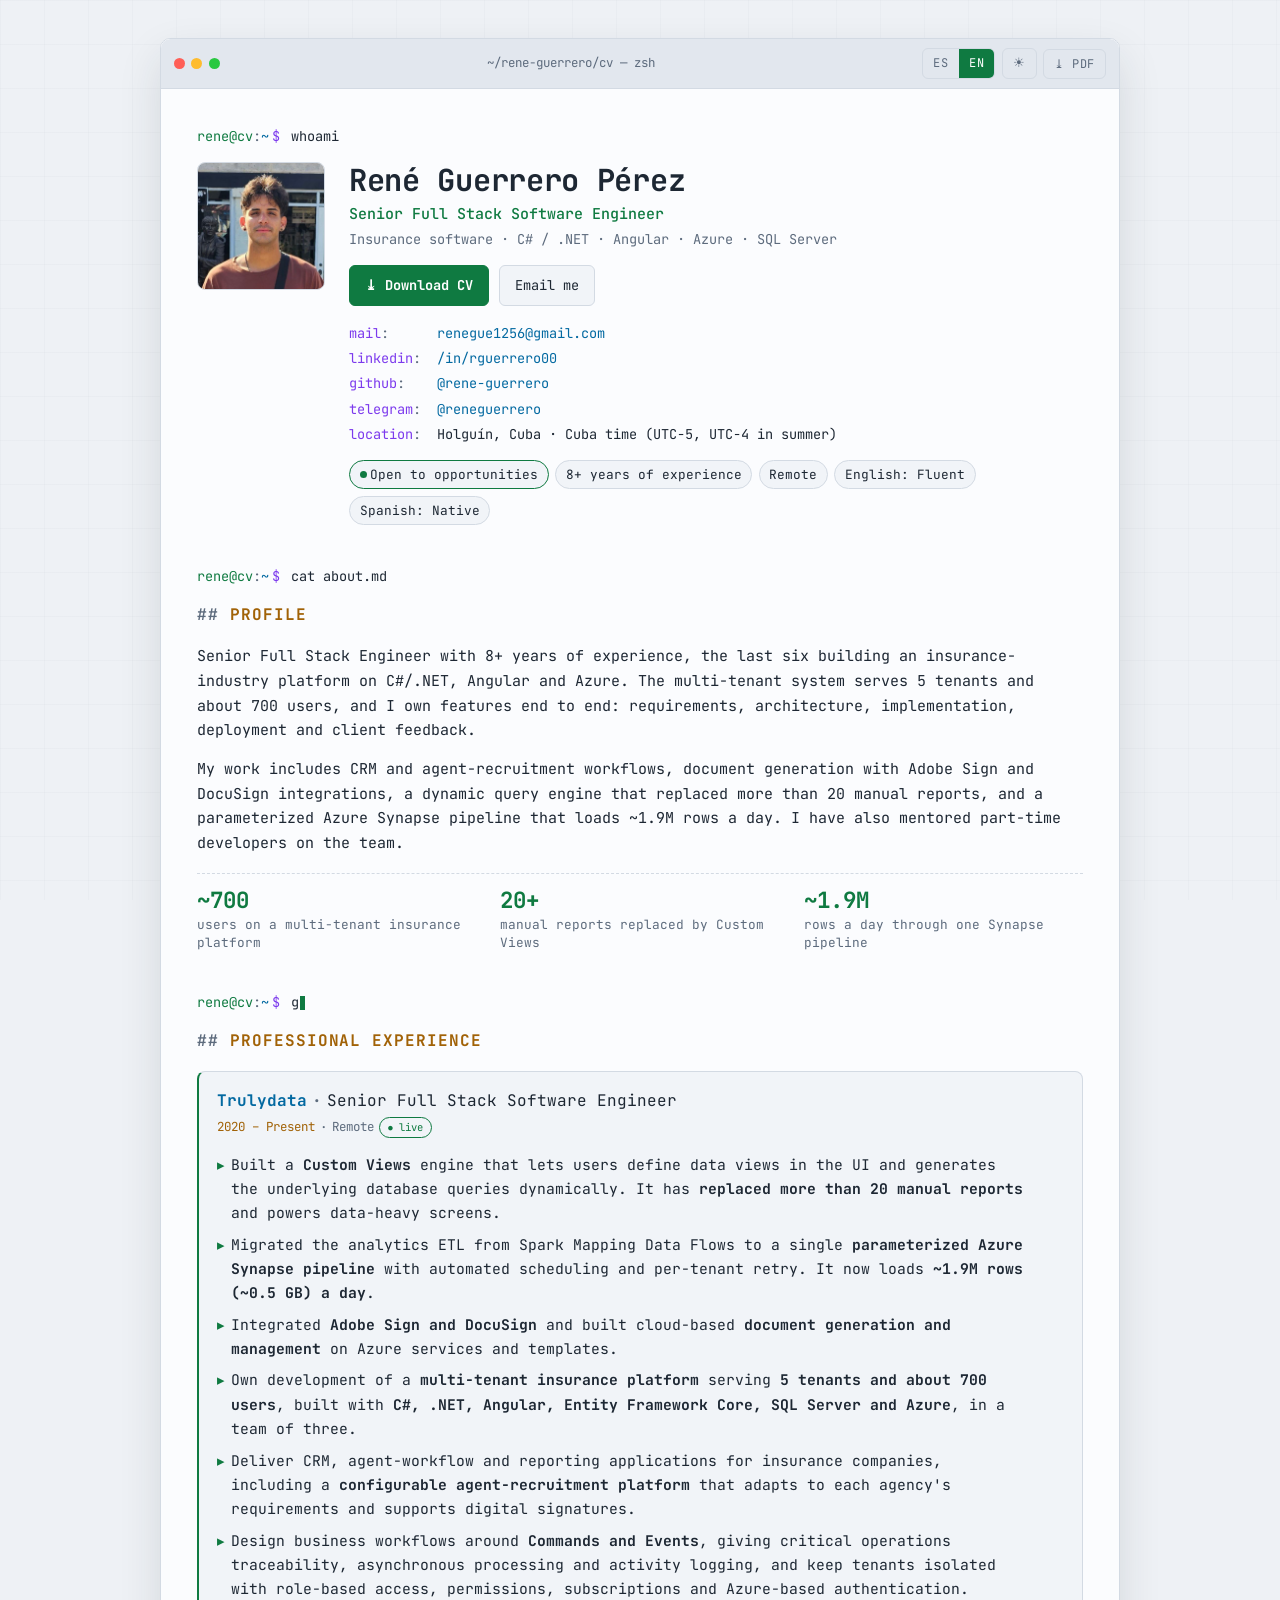
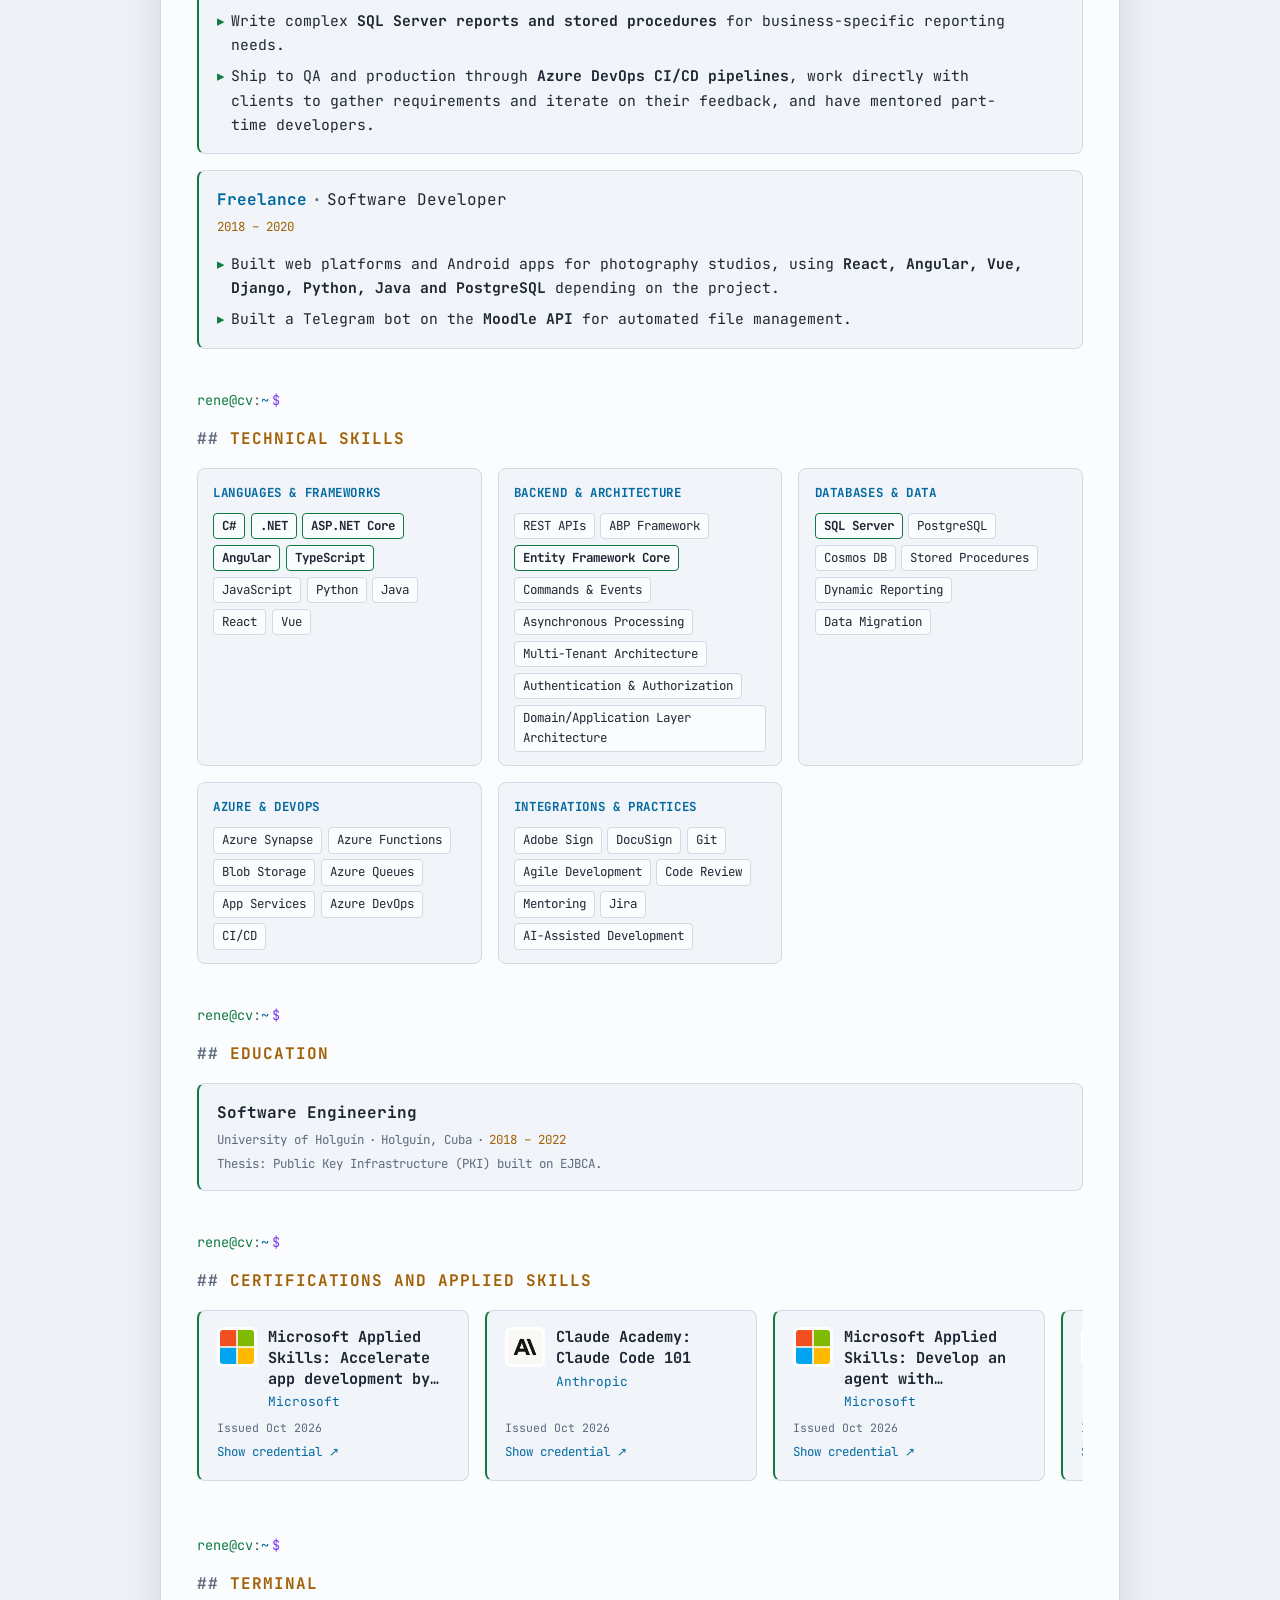
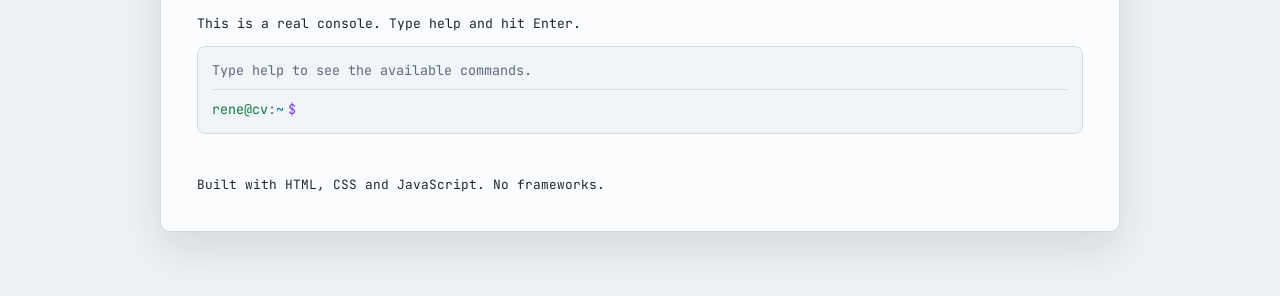
==== commit 3ee92f15: "Rewrite content around insurance platform results; add per-language pages Content: new profile, 8 ou" ====
--- a/index.html
+++ b/index.html
@@ -1,10 +1,10 @@
 <!DOCTYPE html>
-<html lang="es" data-theme="dark">
+<html lang="en" data-theme="dark" data-base="">
 <head>
 <meta charset="utf-8">
 <meta name="viewport" content="width=device-width, initial-scale=1">
 <title>René Guerrero Pérez — Senior Full Stack Software Engineer</title>
-<meta name="description" content="CV of René Guerrero Pérez — Senior Full Stack Software Engineer. C# / .NET · Angular · Azure · SQL Server.">
+<meta name="description" content="Senior Full Stack Software Engineer building insurance platforms with C# / .NET, Angular, Azure and SQL Server. 8+ years of experience. Remote.">
 <meta name="author" content="René Guerrero Pérez">
 <meta name="color-scheme" content="dark light">
 <!-- Social cards and structured data need absolute URLs: crawlers do not
@@ -12,11 +12,16 @@
      the only place to change it — update every https://rene-guerrero.github.io/cv
      below, including the ones inside the JSON-LD block. -->
 <link rel="canonical" href="https://rene-guerrero.github.io/cv/">
+<link rel="alternate" hreflang="en" href="https://rene-guerrero.github.io/cv/">
+<link rel="alternate" hreflang="es" href="https://rene-guerrero.github.io/cv/es/">
+<link rel="alternate" hreflang="x-default" href="https://rene-guerrero.github.io/cv/">
 
 <meta property="og:site_name" content="René Guerrero Pérez">
 <meta property="og:title" content="René Guerrero Pérez — Senior Full Stack Software Engineer">
-<meta property="og:description" content="C# / .NET · Angular · Azure · SQL Server. 8+ years building enterprise web applications.">
+<meta property="og:description" content="Insurance software · C# / .NET · Angular · Azure · SQL Server. 8+ years of experience.">
 <meta property="og:type" content="profile">
+<meta property="og:locale" content="en_US">
+<meta property="og:locale:alternate" content="es_ES">
 <meta property="og:url" content="https://rene-guerrero.github.io/cv/">
 <meta property="og:image" content="https://rene-guerrero.github.io/cv/assets/img/og.png">
 <meta property="og:image:width" content="1200">
@@ -25,7 +30,7 @@
 
 <meta name="twitter:card" content="summary_large_image">
 <meta name="twitter:title" content="René Guerrero Pérez — Senior Full Stack Software Engineer">
-<meta name="twitter:description" content="C# / .NET · Angular · Azure · SQL Server. 8+ years building enterprise web applications.">
+<meta name="twitter:description" content="Insurance software · C# / .NET · Angular · Azure · SQL Server. 8+ years of experience.">
 <meta name="twitter:image" content="https://rene-guerrero.github.io/cv/assets/img/og.png">
 
 <script type="application/ld+json">
@@ -36,7 +41,7 @@
   "givenName": "René",
   "familyName": "Guerrero Pérez",
   "jobTitle": "Senior Full Stack Software Engineer",
-  "description": "Software engineer with 8+ years of experience building enterprise web applications with C#, .NET, Angular, SQL Server and Microsoft Azure.",
+  "description": "Senior Full Stack Engineer with 8+ years of experience, the last six building a multi-tenant insurance platform with C#, .NET, Angular, SQL Server and Microsoft Azure.",
   "url": "https://rene-guerrero.github.io/cv/",
   "image": "https://rene-guerrero.github.io/cv/assets/img/me-512.jpg",
   "email": "mailto:renegue1256@gmail.com",
@@ -65,19 +70,18 @@
   "knowsAbout": [
     "C#", ".NET", "ASP.NET Core", "Angular", "TypeScript",
     "Microsoft Azure", "SQL Server", "Entity Framework Core",
-    "Multi-tenant architecture", "REST APIs", "Azure Synapse"
+    "Multi-tenant architecture", "REST APIs", "Azure Synapse", "Insurance software"
   ]
 }
 </script>
-<link rel="icon" href="data:image/svg+xml,<svg xmlns='http://www.w3.org/2000/svg' viewBox='0 0 100 100'><text y='.9em' font-size='90'>&#128187;</text></svg>">
-<link rel="preload" href="assets/fonts/jetbrains-mono-400-latin.woff2" as="font" type="font/woff2" crossorigin>
-<link rel="preload" href="assets/fonts/jetbrains-mono-700-latin.woff2" as="font" type="font/woff2" crossorigin>
+<link rel="icon" href="assets/img/favicon.svg" type="image/svg+xml">
+<link rel="preload" href="assets/fonts/jetbrains-mono-latin.woff2" as="font" type="font/woff2" crossorigin>
 <link rel="stylesheet" href="assets/css/fonts.css">
 <link rel="stylesheet" href="assets/css/style.css">
 </head>
 <body>
 
-<a class="skip-link" href="#main" data-i18n="ui.skip">Ir al contenido</a>
+<a class="skip-link" href="#main" data-i18n="ui.skip">Skip to content</a>
 
 <div class="gridbg" aria-hidden="true"></div>
 <div class="scanlines" aria-hidden="true"></div>
@@ -89,13 +93,13 @@
     <div class="titlebar__title"><span class="muted">~/</span>rene-guerrero<span class="muted">/cv</span> — zsh</div>
     <div class="titlebar__actions">
       <div class="seg" role="group" aria-label="Language">
-        <button type="button" class="seg__btn" data-lang="es">ES</button>
-        <button type="button" class="seg__btn" data-lang="en">EN</button>
-      </div>
-      <button type="button" class="iconbtn" id="themeToggle" aria-label="Toggle theme" title="Theme">
+        <a class="seg__btn" data-lang="es" hreflang="es" lang="es" href="es/" aria-label="Español">ES</a>
+        <a class="seg__btn" data-lang="en" hreflang="en" lang="en" href="./" aria-label="English">EN</a>
+      </div>
+      <button type="button" class="iconbtn" id="themeToggle" aria-label="Toggle theme" data-i18n-aria="ui.theme">
         <span class="theme-icon" aria-hidden="true"></span>
       </button>
-      <a class="iconbtn iconbtn--text" id="pdfBtn" href="assets/pdf/Rene-Guerrero-CV-EN.pdf"
+      <a class="iconbtn iconbtn--text" id="pdfBtn" data-pdf href="assets/pdf/Rene-Guerrero-CV-EN.pdf"
          download data-i18n-title="ui.pdfTitle">
         <span aria-hidden="true">⤓</span> <span data-i18n="ui.pdf">PDF</span>
       </a>
@@ -106,26 +110,30 @@
 
     <!-- ── HERO ─────────────────────────────────────────── -->
     <section class="block hero">
-      <p class="cmd"><span class="prompt">rene@cv</span><span class="sep">:</span><span class="path">~</span><span class="sigil">$</span> <span class="typed">whoami</span></p>
+      <p class="cmd" aria-hidden="true"><span class="prompt">rene@cv</span><span class="sep">:</span><span class="path">~</span><span class="sigil">$</span> <span class="typed">whoami</span></p>
       <div class="hero__body">
         <img class="avatar" src="assets/img/me-512.jpg" alt="René Guerrero Pérez" width="512" height="512">
         <div class="hero__text">
           <h1 class="name">René Guerrero Pérez</h1>
           <p class="role" data-i18n="hero.role">Senior Full Stack Software Engineer</p>
-          <p class="stack">C# / .NET <span class="dot">·</span> Angular <span class="dot">·</span> Azure <span class="dot">·</span> SQL Server</p>
+          <p class="stack" data-i18n="hero.stack">Insurance software · C# / .NET · Angular · Azure · SQL Server</p>
+          <p class="cta">
+            <a class="btn btn--primary" data-pdf href="assets/pdf/Rene-Guerrero-CV-EN.pdf" download><span aria-hidden="true">⤓</span> <span data-i18n="hero.cv">Download CV</span></a>
+            <a class="btn" href="mailto:renegue1256@gmail.com"><span data-i18n="hero.emailMe">Email me</span></a>
+          </p>
           <ul class="contact">
             <li><span class="key">mail</span><a href="mailto:renegue1256@gmail.com">renegue1256@gmail.com</a></li>
             <li><span class="key">linkedin</span><a href="https://www.linkedin.com/in/rguerrero00/" target="_blank" rel="noopener">/in/rguerrero00</a></li>
             <li><span class="key">github</span><a href="https://github.com/rene-guerrero" target="_blank" rel="noopener">@rene-guerrero</a></li>
             <li><span class="key">telegram</span><a href="https://t.me/reneguerrero" target="_blank" rel="noopener">@reneguerrero</a></li>
-            <li><span class="key">location</span><span data-i18n="hero.location">Holguín, Cuba · UTC−5</span></li>
+            <li><span class="key">location</span><span data-i18n="hero.location">Holguín, Cuba · Cuba time (UTC−5, UTC−4 in summer)</span></li>
           </ul>
           <p class="badges">
-            <span class="badge badge--status"><span class="pulse" aria-hidden="true"></span><span data-i18n="hero.available">Disponible para propuestas</span></span>
-            <span class="badge" data-i18n="hero.exp">8+ años de experiencia</span>
-            <span class="badge" data-i18n="hero.remote">Remoto</span>
-            <span class="badge"><span data-i18n="hero.english">Inglés</span>: <span data-i18n="hero.fluent">Fluido</span></span>
-            <span class="badge"><span data-i18n="hero.spanish">Español</span>: <span data-i18n="hero.native">Nativo</span></span>
+            <span class="badge badge--status"><span class="pulse" aria-hidden="true"></span><span data-i18n="hero.available">Open to opportunities</span></span>
+            <span class="badge" data-i18n="hero.exp">8+ years of experience</span>
+            <span class="badge" data-i18n="hero.remote">Remote</span>
+            <span class="badge"><span data-i18n="hero.english">English</span>: <span data-i18n="hero.fluent">Fluent</span></span>
+            <span class="badge"><span data-i18n="hero.spanish">Spanish</span>: <span data-i18n="hero.native">Native</span></span>
           </p>
         </div>
       </div>
@@ -133,48 +141,50 @@
 
     <!-- ── ABOUT ────────────────────────────────────────── -->
     <section class="block" id="about">
-      <p class="cmd"><span class="prompt">rene@cv</span><span class="sep">:</span><span class="path">~</span><span class="sigil">$</span> <span class="typed">cat about.md</span></p>
-      <h2 class="h2" data-i18n="about.title">Perfil</h2>
-      <p class="p" data-i18n="about.p1"></p>
-      <p class="p" data-i18n="about.p2"></p>
+      <p class="cmd" aria-hidden="true"><span class="prompt">rene@cv</span><span class="sep">:</span><span class="path">~</span><span class="sigil">$</span> <span class="typed">cat about.md</span></p>
+      <h2 class="h2" data-i18n="about.title">Profile</h2>
+      <p class="p" data-i18n="about.p1">Senior Full Stack Engineer with 8+ years of experience, the last six building an insurance-industry platform on C#/.NET, Angular and Azure. The multi-tenant system serves 5 tenants and about 700 users, and I own features end to end: requirements, architecture, implementation, deployment and client feedback.</p>
+      <p class="p" data-i18n="about.p2">My work includes CRM and agent-recruitment workflows, document generation with Adobe Sign and DocuSign integrations, a dynamic query engine that replaced more than 20 manual reports, and a parameterized Azure Synapse pipeline that loads ~1.9M rows a day. I have also mentored part-time developers on the team.</p>
+      <ul class="results" id="results"><!--pre:results--><li class="result"><span class="result__n">~700</span><span class="result__l">users on a multi-tenant insurance platform</span></li><li class="result"><span class="result__n">20+</span><span class="result__l">manual reports replaced by Custom Views</span></li><li class="result"><span class="result__n">~1.9M</span><span class="result__l">rows a day through one Synapse pipeline</span></li><!--/pre:results--></ul>
     </section>
 
     <!-- ── EXPERIENCE ───────────────────────────────────── -->
     <section class="block" id="experience-section">
-      <p class="cmd"><span class="prompt">rene@cv</span><span class="sep">:</span><span class="path">~</span><span class="sigil">$</span> <span class="typed">git log --oneline experience/</span></p>
-      <h2 class="h2" data-i18n="exp.title">Experiencia profesional</h2>
-      <div id="experience" class="timeline"></div>
+      <p class="cmd" aria-hidden="true"><span class="prompt">rene@cv</span><span class="sep">:</span><span class="path">~</span><span class="sigil">$</span> <span class="typed">git log --oneline experience/</span></p>
+      <h2 class="h2" data-i18n="exp.title">Professional Experience</h2>
+      <div id="experience" class="timeline"><!--pre:experience--><article class="card job"><header class="job__head"><h3 class="card__title"><span class="job__company">Trulydata</span><span class="dot">·</span><span class="job__role">Senior Full Stack Software Engineer</span></h3><p class="card__meta"><span class="when">2020 – Present</span><span class="dot">·</span><span>Remote</span><span class="chip chip--live">● live</span></p></header><ul class="bullets"><li>Built a <strong>Custom Views</strong> engine that lets users define data views in the UI and generates the underlying database queries dynamically. It has <strong>replaced more than 20 manual reports</strong> and powers data-heavy screens.</li><li>Migrated the analytics ETL from Spark Mapping Data Flows to a single <strong>parameterized Azure Synapse pipeline</strong> with automated scheduling and per-tenant retry. It now loads <strong>~1.9M rows (~0.5 GB) a day</strong>.</li><li>Integrated <strong>Adobe Sign and DocuSign</strong> and built cloud-based <strong>document generation and management</strong> on Azure services and templates.</li><li>Own development of a <strong>multi-tenant insurance platform</strong> serving <strong>5 tenants and about 700 users</strong>, built with <strong>C#, .NET, Angular, Entity Framework Core, SQL Server and Azure</strong>, in a team of three.</li><li>Deliver CRM, agent-workflow and reporting applications for insurance companies, including a <strong>configurable agent-recruitment platform</strong> that adapts to each agency&#39;s requirements and supports digital signatures.</li><li>Design business workflows around <strong>Commands and Events</strong>, giving critical operations traceability, asynchronous processing and activity logging, and keep tenants isolated with role-based access, permissions, subscriptions and Azure-based authentication.</li><li>Write complex <strong>SQL Server reports and stored procedures</strong> for business-specific reporting needs.</li><li>Ship to QA and production through <strong>Azure DevOps CI/CD pipelines</strong>, work directly with clients to gather requirements and iterate on their feedback, and have mentored part-time developers.</li></ul></article><article class="card job"><header class="job__head"><h3 class="card__title"><span class="job__company">Freelance</span><span class="dot">·</span><span class="job__role">Software Developer</span></h3><p class="card__meta"><span class="when">2018 – 2020</span></p></header><ul class="bullets"><li>Built web platforms and Android apps for photography studios, using <strong>React, Angular, Vue, Django, Python, Java and PostgreSQL</strong> depending on the project.</li><li>Built a Telegram bot on the <strong>Moodle API</strong> for automated file management.</li></ul></article><!--/pre:experience--></div>
     </section>
 
     <!-- ── SKILLS ───────────────────────────────────────── -->
     <section class="block" id="skills-section">
-      <p class="cmd"><span class="prompt">rene@cv</span><span class="sep">:</span><span class="path">~</span><span class="sigil">$</span> <span class="typed">ls -la skills/</span></p>
-      <h2 class="h2" data-i18n="skills.title">Habilidades técnicas</h2>
-      <div id="skills" class="skills"></div>
+      <p class="cmd" aria-hidden="true"><span class="prompt">rene@cv</span><span class="sep">:</span><span class="path">~</span><span class="sigil">$</span> <span class="typed">ls -la skills/</span></p>
+      <h2 class="h2" data-i18n="skills.title">Technical Skills</h2>
+      <div id="skills" class="skills"><!--pre:skills--><div class="skillgroup"><h3 class="skillgroup__name">Languages &amp; Frameworks</h3><ul class="tags"><li class="tag tag--core">C#</li><li class="tag tag--core">.NET</li><li class="tag tag--core">ASP.NET Core</li><li class="tag tag--core">Angular</li><li class="tag tag--core">TypeScript</li><li class="tag">JavaScript</li><li class="tag">Python</li><li class="tag">Java</li><li class="tag">React</li><li class="tag">Vue</li></ul></div><div class="skillgroup"><h3 class="skillgroup__name">Backend &amp; Architecture</h3><ul class="tags"><li class="tag">REST APIs</li><li class="tag">ABP Framework</li><li class="tag tag--core">Entity Framework Core</li><li class="tag">Commands &amp; Events</li><li class="tag">Asynchronous Processing</li><li class="tag">Multi-Tenant Architecture</li><li class="tag">Authentication &amp; Authorization</li><li class="tag">Domain/Application Layer Architecture</li></ul></div><div class="skillgroup"><h3 class="skillgroup__name">Databases &amp; Data</h3><ul class="tags"><li class="tag tag--core">SQL Server</li><li class="tag">PostgreSQL</li><li class="tag">Cosmos DB</li><li class="tag">Stored Procedures</li><li class="tag">Dynamic Reporting</li><li class="tag">Data Migration</li></ul></div><div class="skillgroup"><h3 class="skillgroup__name">Azure &amp; DevOps</h3><ul class="tags"><li class="tag">Azure Synapse</li><li class="tag">Azure Functions</li><li class="tag">Blob Storage</li><li class="tag">Azure Queues</li><li class="tag">App Services</li><li class="tag">Azure DevOps</li><li class="tag">CI/CD</li></ul></div><div class="skillgroup"><h3 class="skillgroup__name">Integrations &amp; Practices</h3><ul class="tags"><li class="tag">Adobe Sign</li><li class="tag">DocuSign</li><li class="tag">Git</li><li class="tag">Agile Development</li><li class="tag">Code Review</li><li class="tag">Mentoring</li><li class="tag">Jira</li><li class="tag">AI-Assisted Development</li></ul></div><!--/pre:skills--></div>
     </section>
 
     <!-- ── EDUCATION ────────────────────────────────────── -->
     <section class="block" id="education-section">
-      <p class="cmd"><span class="prompt">rene@cv</span><span class="sep">:</span><span class="path">~</span><span class="sigil">$</span> <span class="typed">cat education.txt</span></p>
-      <h2 class="h2" data-i18n="edu.title">Educación</h2>
+      <p class="cmd" aria-hidden="true"><span class="prompt">rene@cv</span><span class="sep">:</span><span class="path">~</span><span class="sigil">$</span> <span class="typed">cat education.txt</span></p>
+      <h2 class="h2" data-i18n="edu.title">Education</h2>
       <div class="card">
-        <h3 class="card__title" data-i18n="edu.degree">Ingeniería de Software</h3>
-        <p class="card__meta"><span data-i18n="edu.school">Universidad de Holguín</span> <span class="dot">·</span> <span data-i18n="edu.place">Holguín, Cuba</span> <span class="dot">·</span> <span class="when">2018 – 2022</span></p>
+        <h3 class="card__title" data-i18n="edu.degree">Software Engineering</h3>
+        <p class="card__meta"><span data-i18n="edu.school">University of Holguín</span> <span class="dot">·</span> <span data-i18n="edu.place">Holguín, Cuba</span> <span class="dot">·</span> <span class="when">2018 – 2022</span></p>
+        <p class="card__meta" data-i18n="edu.thesis">Thesis: Public Key Infrastructure (PKI) built on EJBCA.</p>
       </div>
     </section>
 
     <!-- ── CERTIFICATIONS ───────────────────────────────── -->
     <section class="block" id="certs-section" hidden>
-      <p class="cmd"><span class="prompt">rene@cv</span><span class="sep">:</span><span class="path">~</span><span class="sigil">$</span> <span class="typed">ls certifications/ --recent</span></p>
-      <h2 class="h2" data-i18n="certs.title">Certificaciones y habilidades aplicadas</h2>
+      <p class="cmd" aria-hidden="true"><span class="prompt">rene@cv</span><span class="sep">:</span><span class="path">~</span><span class="sigil">$</span> <span class="typed">ls certifications/ --recent</span></p>
+      <h2 class="h2" data-i18n="certs.title">Certifications and Applied Skills</h2>
       <ul class="certs" id="certs"></ul>
     </section>
 
     <!-- ── INTERACTIVE CONSOLE ──────────────────────────── -->
     <section class="block" id="console-section">
-      <p class="cmd"><span class="prompt">rene@cv</span><span class="sep">:</span><span class="path">~</span><span class="sigil">$</span> <span class="typed">./cv --interactive</span></p>
+      <p class="cmd" aria-hidden="true"><span class="prompt">rene@cv</span><span class="sep">:</span><span class="path">~</span><span class="sigil">$</span> <span class="typed">./cv --interactive</span></p>
       <h2 class="h2" data-i18n="console.title">Terminal</h2>
-      <p class="p muted console__hint" data-i18n="console.hint">Escribe help y pulsa Enter.</p>
+      <p class="p muted console__hint" data-i18n="console.hint">This is a real console. Type help and hit Enter.</p>
 
       <div class="console" id="console">
         <div class="console__out" id="consoleOut" role="log" aria-live="polite"></div>
@@ -191,7 +201,7 @@
 
     <!-- ── FOOTER ───────────────────────────────────────── -->
     <section class="block">
-      <p class="p muted small"><span data-i18n="ui.builtWith">Hecho con HTML, CSS y JavaScript. Sin frameworks.</span></p>
+      <p class="p muted small"><span data-i18n="ui.builtWith">Built with HTML, CSS and JavaScript. No frameworks.</span></p>
     </section>
 
   </main>
--- a/assets/css/fonts.css
+++ b/assets/css/fonts.css
@@ -1,34 +1,14 @@
-/* JetBrains Mono, self-hosted.
+/* JetBrains Mono (variable, weights 400-700), self-hosted.
    Generated by tools/fetch-fonts.py - do not edit by hand.
    SIL Open Font License 1.1, see assets/fonts/OFL.txt */
 
 /* latin-ext */
 @font-face {
   font-family: 'JetBrains Mono';
-  font-style: italic;
-  font-weight: 400;
+  font-style: normal;
+  font-weight: 400 700;
   font-display: swap;
-  src: url(../fonts/jetbrains-mono-400-italic-latin-ext.woff2) format('woff2');
-  unicode-range: U+0100-02BA, U+02BD-02C5, U+02C7-02CC, U+02CE-02D7, U+02DD-02FF, U+0304, U+0308, U+0329, U+1D00-1DBF, U+1E00-1E9F, U+1EF2-1EFF, U+2020, U+20A0-20AB, U+20AD-20C0, U+2113, U+2C60-2C7F, U+A720-A7FF;
-}
-
-/* latin */
-@font-face {
-  font-family: 'JetBrains Mono';
-  font-style: italic;
-  font-weight: 400;
-  font-display: swap;
-  src: url(../fonts/jetbrains-mono-400-italic-latin.woff2) format('woff2');
-  unicode-range: U+0000-00FF, U+0131, U+0152-0153, U+02BB-02BC, U+02C6, U+02DA, U+02DC, U+0304, U+0308, U+0329, U+2000-206F, U+20AC, U+2122, U+2191, U+2193, U+2212, U+2215, U+FEFF, U+FFFD;
-}
-
-/* latin-ext */
-@font-face {
-  font-family: 'JetBrains Mono';
-  font-style: normal;
-  font-weight: 400;
-  font-display: swap;
-  src: url(../fonts/jetbrains-mono-400-latin-ext.woff2) format('woff2');
+  src: url(../fonts/jetbrains-mono-latin-ext.woff2) format('woff2');
   unicode-range: U+0100-02BA, U+02BD-02C5, U+02C7-02CC, U+02CE-02D7, U+02DD-02FF, U+0304, U+0308, U+0329, U+1D00-1DBF, U+1E00-1E9F, U+1EF2-1EFF, U+2020, U+20A0-20AB, U+20AD-20C0, U+2113, U+2C60-2C7F, U+A720-A7FF;
 }
 
@@ -36,48 +16,8 @@
 @font-face {
   font-family: 'JetBrains Mono';
   font-style: normal;
-  font-weight: 400;
+  font-weight: 400 700;
   font-display: swap;
-  src: url(../fonts/jetbrains-mono-400-latin.woff2) format('woff2');
+  src: url(../fonts/jetbrains-mono-latin.woff2) format('woff2');
   unicode-range: U+0000-00FF, U+0131, U+0152-0153, U+02BB-02BC, U+02C6, U+02DA, U+02DC, U+0304, U+0308, U+0329, U+2000-206F, U+20AC, U+2122, U+2191, U+2193, U+2212, U+2215, U+FEFF, U+FFFD;
 }
-
-/* latin-ext */
-@font-face {
-  font-family: 'JetBrains Mono';
-  font-style: normal;
-  font-weight: 500;
-  font-display: swap;
-  src: url(../fonts/jetbrains-mono-500-latin-ext.woff2) format('woff2');
-  unicode-range: U+0100-02BA, U+02BD-02C5, U+02C7-02CC, U+02CE-02D7, U+02DD-02FF, U+0304, U+0308, U+0329, U+1D00-1DBF, U+1E00-1E9F, U+1EF2-1EFF, U+2020, U+20A0-20AB, U+20AD-20C0, U+2113, U+2C60-2C7F, U+A720-A7FF;
-}
-
-/* latin */
-@font-face {
-  font-family: 'JetBrains Mono';
-  font-style: normal;
-  font-weight: 500;
-  font-display: swap;
-  src: url(../fonts/jetbrains-mono-500-latin.woff2) format('woff2');
-  unicode-range: U+0000-00FF, U+0131, U+0152-0153, U+02BB-02BC, U+02C6, U+02DA, U+02DC, U+0304, U+0308, U+0329, U+2000-206F, U+20AC, U+2122, U+2191, U+2193, U+2212, U+2215, U+FEFF, U+FFFD;
-}
-
-/* latin-ext */
-@font-face {
-  font-family: 'JetBrains Mono';
-  font-style: normal;
-  font-weight: 700;
-  font-display: swap;
-  src: url(../fonts/jetbrains-mono-700-latin-ext.woff2) format('woff2');
-  unicode-range: U+0100-02BA, U+02BD-02C5, U+02C7-02CC, U+02CE-02D7, U+02DD-02FF, U+0304, U+0308, U+0329, U+1D00-1DBF, U+1E00-1E9F, U+1EF2-1EFF, U+2020, U+20A0-20AB, U+20AD-20C0, U+2113, U+2C60-2C7F, U+A720-A7FF;
-}
-
-/* latin */
-@font-face {
-  font-family: 'JetBrains Mono';
-  font-style: normal;
-  font-weight: 700;
-  font-display: swap;
-  src: url(../fonts/jetbrains-mono-700-latin.woff2) format('woff2');
-  unicode-range: U+0000-00FF, U+0131, U+0152-0153, U+02BB-02BC, U+02C6, U+02DA, U+02DC, U+0304, U+0308, U+0329, U+2000-206F, U+20AC, U+2122, U+2191, U+2193, U+2212, U+2215, U+FEFF, U+FFFD;
-}
--- a/assets/css/style.css
+++ b/assets/css/style.css
@@ -38,7 +38,7 @@
   --border: #d3dae3;
   --fg: #1d2733;
   --fg-dim: #5d6b7d;
-  --accent: #128a4a;
+  --accent: #0f7a41;
   --accent-2: #0369a1;
   --accent-3: #a16207;
   --magenta: #7c3aed;
@@ -180,14 +180,15 @@
 }
 .seg__btn {
   font: inherit;
-  font-size: .72rem;
+  font-size: .75rem;
   letter-spacing: .04em;
-  padding: .25rem .5rem;
+  padding: .45rem .65rem;
   background: transparent;
   color: var(--fg-dim);
   border: 0;
   cursor: pointer;
 }
+.seg__btn { display: inline-block; line-height: 1.2; text-decoration: none; }
 .seg__btn:hover { color: var(--fg); }
 .seg__btn.is-active {
   background: var(--accent);
@@ -199,7 +200,7 @@
   font: inherit;
   font-size: .8rem;
   line-height: 1;
-  padding: .32rem .5rem;
+  padding: .5rem .65rem;
   background: transparent;
   color: var(--fg-dim);
   border: 1px solid var(--border);
@@ -207,7 +208,7 @@
   cursor: pointer;
 }
 .iconbtn:hover { color: var(--fg); border-color: var(--fg-dim); }
-.iconbtn--text { font-size: .72rem; letter-spacing: .04em; }
+.iconbtn--text { font-size: .75rem; letter-spacing: .04em; }
 
 /* ── screen ────────────────────────────────────────── */
 
@@ -302,20 +303,39 @@
 }
 .contact .key {
   display: inline-block;
-  min-width: 10ch;
+  min-width: 11ch;
   color: var(--magenta);
 }
 .contact .key::after { content: ":"; color: var(--fg-dim); }
 
 .badges { margin: 0; display: flex; flex-wrap: wrap; gap: .4rem; }
 .badge {
-  font-size: .72rem;
-  padding: .18rem .5rem;
+  font-size: .8rem;
+  padding: .2rem .6rem;
   border: 1px solid var(--border);
   border-radius: 999px;
   background: var(--bg-soft);
-  color: var(--fg-dim);
-}
+  color: var(--fg);
+}
+
+.cta { margin: 0 0 1rem; display: flex; flex-wrap: wrap; gap: .6rem; }
+.btn {
+  display: inline-block;
+  font-size: .85rem;
+  padding: .5rem .95rem;
+  border: 1px solid var(--border);
+  border-radius: 6px;
+  color: var(--fg);
+  background: var(--bg-soft);
+}
+.btn:hover { border-color: var(--accent); }
+.btn--primary {
+  background: var(--accent);
+  border-color: var(--accent);
+  color: var(--bg-screen);
+  font-weight: 700;
+}
+:root[data-theme="light"] .btn--primary { color: #fff; }
 
 /* ── cards ─────────────────────────────────────────── */
 
@@ -363,7 +383,8 @@
 .bullets li {
   position: relative;
   padding-left: 1.6ch;
-  font-size: .88rem;
+  font-size: .92rem;
+  max-width: 90ch;
 }
 .bullets li::before {
   content: "▸";
@@ -372,6 +393,21 @@
   color: var(--accent);
 }
 .bullets strong { color: var(--fg); font-weight: 700; }
+
+/* ── results strip ─────────────────────────────────── */
+
+.results {
+  list-style: none;
+  margin: 1.1rem 0 0;
+  padding: .8rem 0 0;
+  border-top: 1px dashed var(--border);
+  display: grid;
+  gap: .9rem 1.5rem;
+  grid-template-columns: repeat(auto-fit, minmax(13rem, 1fr));
+}
+.result { display: flex; flex-direction: column; gap: .1rem; }
+.result__n { font-size: 1.4rem; font-weight: 700; line-height: 1.2; color: var(--accent); }
+.result__l { font-size: .8rem; line-height: 1.4; color: var(--fg-dim); }
 
 /* ── skills ────────────────────────────────────────── */
 
@@ -397,7 +433,7 @@
 
 .tags { list-style: none; margin: 0; padding: 0; display: flex; flex-wrap: wrap; gap: .35rem; }
 .tag {
-  font-size: .74rem;
+  font-size: .78rem;
   padding: .12rem .5rem;
   border: 1px solid var(--border);
   border-radius: 4px;
@@ -405,23 +441,23 @@
   color: var(--fg);
 }
 
+.tag--core {
+  border-color: var(--accent);
+  font-weight: 700;
+}
+
 /* ── small screens ─────────────────────────────────── */
 
 @media (max-width: 520px) {
   .titlebar__title { display: none; }
   .avatar { width: 92px; height: 92px; }
-  .contact .key { min-width: 8ch; }
-}
-
-/* The owner of this CV asked for the terminal effects explicitly, so the
-   decorative ones stay on: they are text-only, sub-pixel slow, and none of
-   them flashes or moves the layout. What does get turned off here is
-   anything that moves the viewport or the reader's eye against their will.
-   To honour the preference completely instead, add back:
-       * { animation: none !important; } */
+}
+
+/* Honour the preference completely: no typing, drifting grid, pulse or
+   caret blink. The typing effect is also skipped in main.js. */
 @media (prefers-reduced-motion: reduce) {
   html { scroll-behavior: auto; }
-  .caret { animation: none; }
+  *, *::before, *::after { animation: none !important; }
 }
 
 /* ── print / PDF ───────────────────────────────────── */
@@ -706,6 +742,10 @@
 
 @media print {
   .certs { flex-wrap: wrap; overflow: visible; }
-  .certs > li { flex-basis: 30%; }
+  .certs > li { flex-basis: 48%; }
+  .cert__head { height: auto; overflow: visible; }
+  .cert__name { display: block; -webkit-line-clamp: unset; line-clamp: unset; overflow: visible; }
   .cert__link, .cert--more { display: none; }
-}
+  .cta { display: none; }
+  .certs > li:nth-child(n+5) { display: none; }
+}
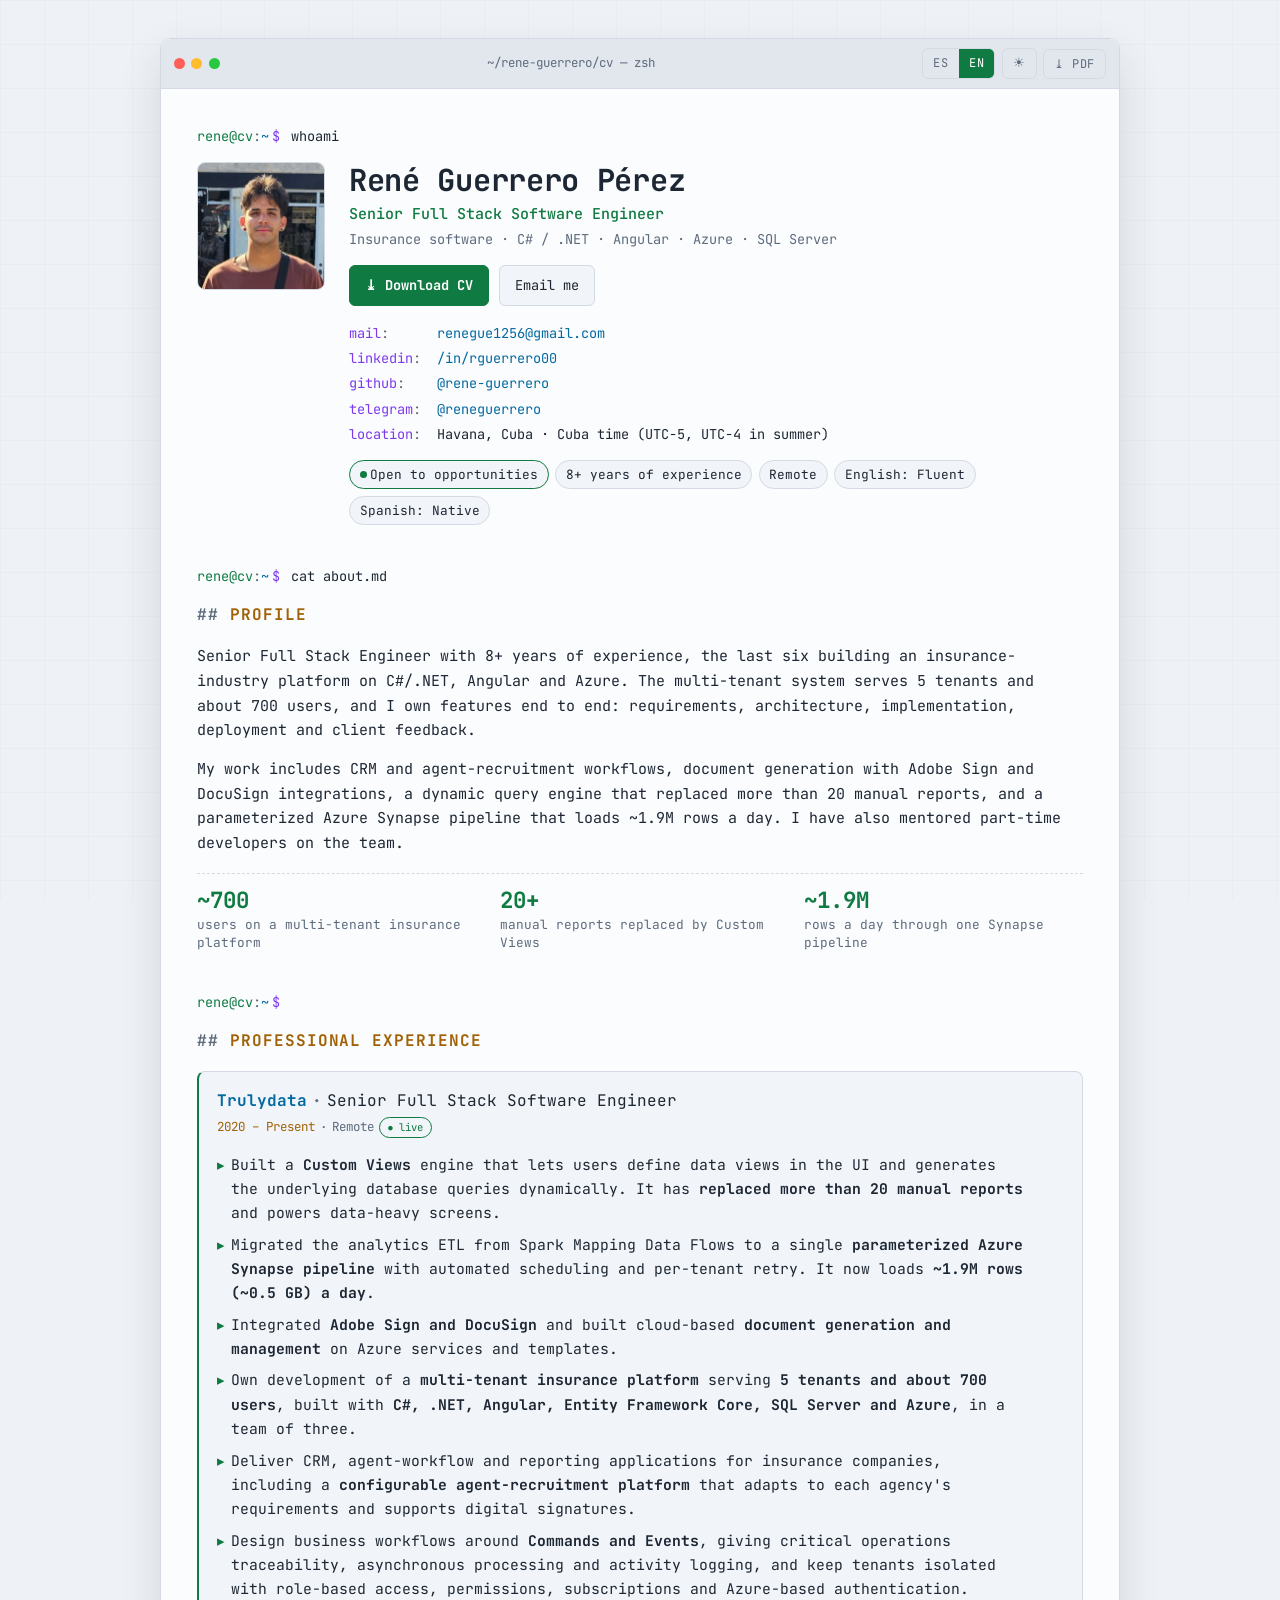
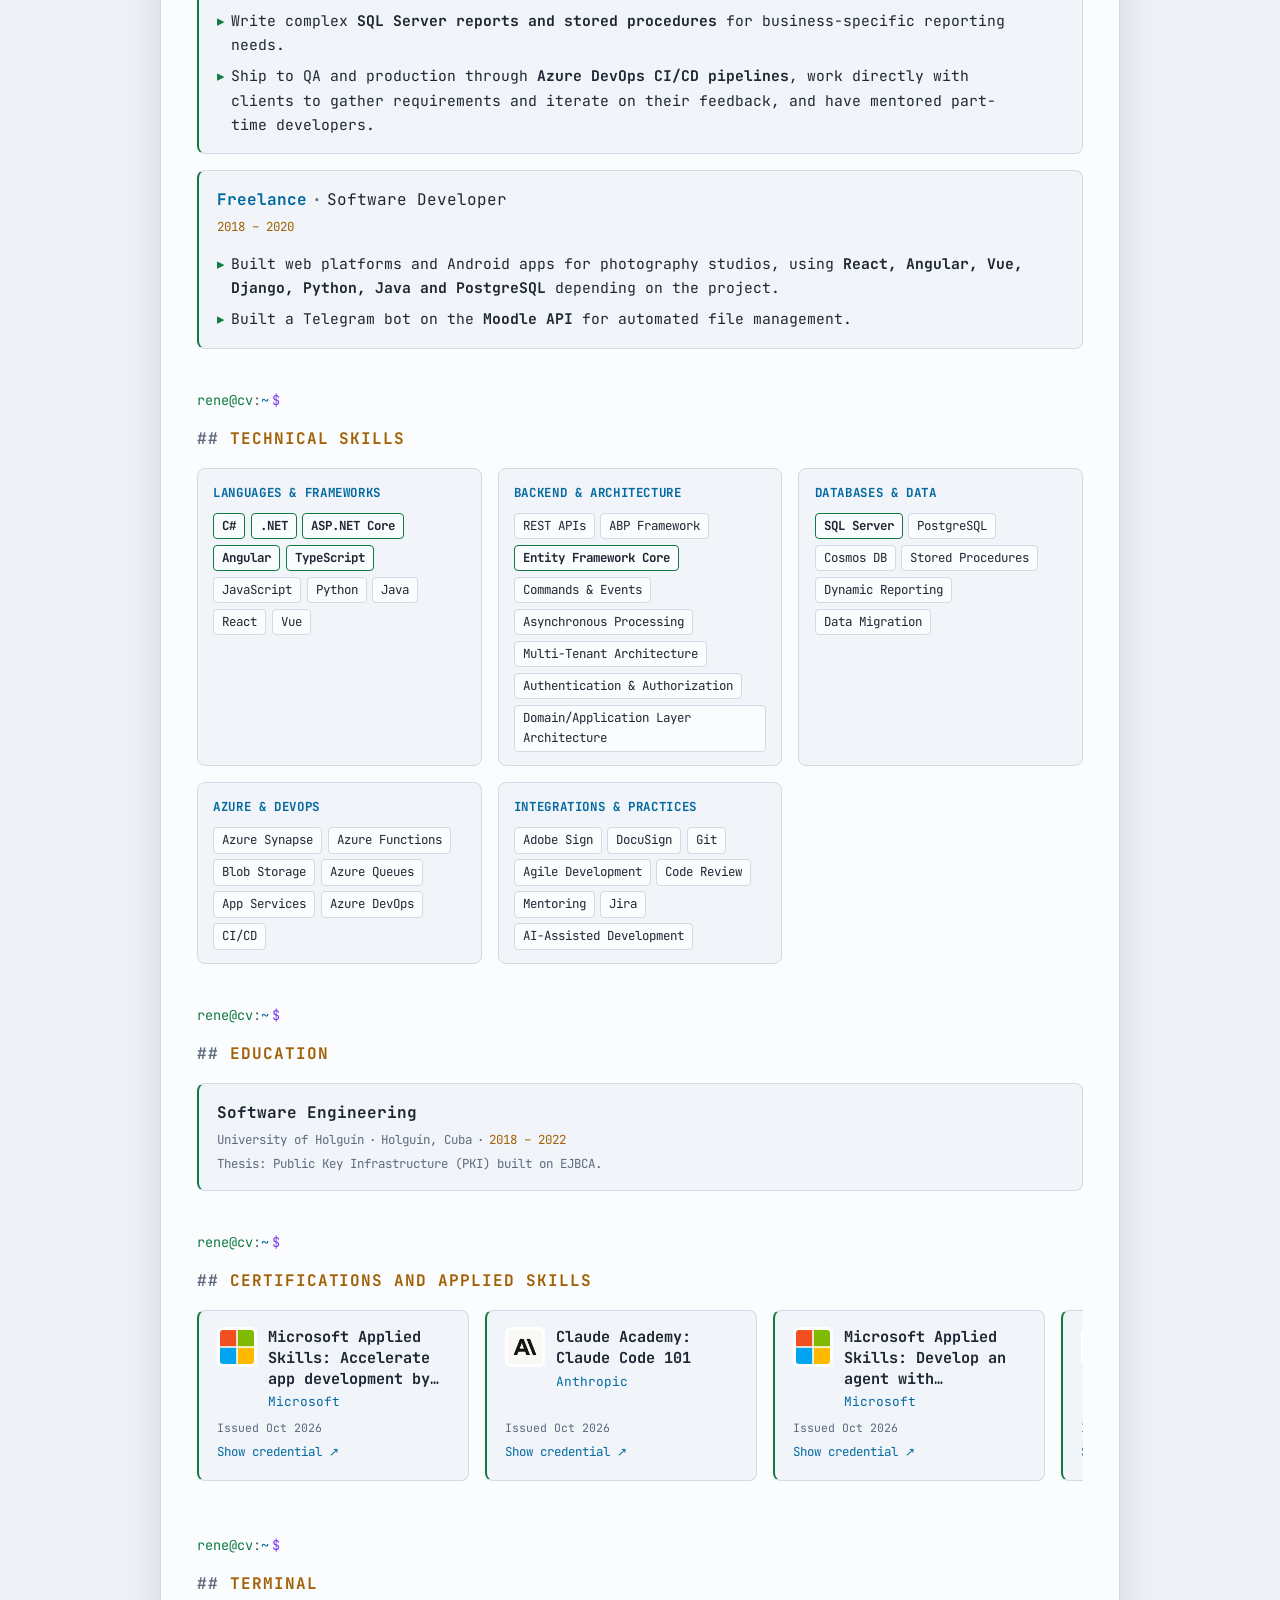
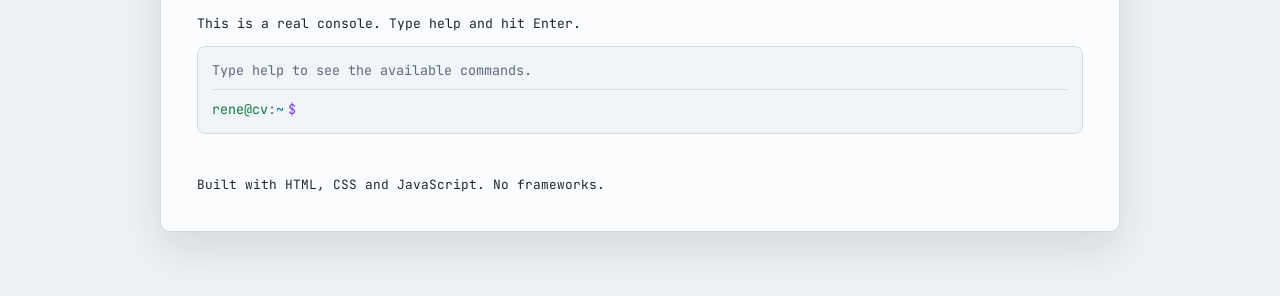
==== commit 4741dc24: "Move location to Havana on the site, structured data and CV Co-Authored-By: Claude Opus 5.5 <noreply" ====
--- a/index.html
+++ b/index.html
@@ -47,7 +47,7 @@
   "email": "mailto:renegue1256@gmail.com",
   "address": {
     "@type": "PostalAddress",
-    "addressLocality": "Holguín",
+    "addressLocality": "Havana",
     "addressCountry": "CU"
   },
   "sameAs": [
@@ -126,7 +126,7 @@
             <li><span class="key">linkedin</span><a href="https://www.linkedin.com/in/rguerrero00/" target="_blank" rel="noopener">/in/rguerrero00</a></li>
             <li><span class="key">github</span><a href="https://github.com/rene-guerrero" target="_blank" rel="noopener">@rene-guerrero</a></li>
             <li><span class="key">telegram</span><a href="https://t.me/reneguerrero" target="_blank" rel="noopener">@reneguerrero</a></li>
-            <li><span class="key">location</span><span data-i18n="hero.location">Holguín, Cuba · Cuba time (UTC−5, UTC−4 in summer)</span></li>
+            <li><span class="key">location</span><span data-i18n="hero.location">Havana, Cuba · Cuba time (UTC−5, UTC−4 in summer)</span></li>
           </ul>
           <p class="badges">
             <span class="badge badge--status"><span class="pulse" aria-hidden="true"></span><span data-i18n="hero.available">Open to opportunities</span></span>
--- a/assets/css/style.css
+++ b/assets/css/style.css
@@ -521,8 +521,6 @@
   }
   .h2::before { content: none; }
 
-  .avatar { width: 96px; height: 96px; }
-
   .name { font-size: 17pt; }
 
   a { color: var(--fg); border: 0; }
@@ -545,10 +543,37 @@
   .badge { border-color: var(--border); }
   .chip--live { display: none; }
 
-  /* keep blocks from splitting badly across pages */
-  .block, .card, .skillgroup, .hero__body { break-inside: avoid; }
-  .job { break-inside: auto; }
+  /* Sections may run across a page break — keeping a whole section
+     together is what used to push Experience onto page 2 and leave half
+     of page 1 blank. The pieces inside a section still stay whole. */
+  .hero__body, .skillgroup, .results, .cert, .bullets li, .job__head { break-inside: avoid; }
+  .block, .job { break-inside: auto; }
   h1, h2, h3 { break-after: avoid; }
+
+  /* tighter header: the photo and badges were costing a third of page 1 */
+  .avatar { width: 80px; height: 80px; }
+  .badges { margin-top: .4rem; }
+
+  .results { margin-top: .6rem; padding-top: .5rem; }
+  .result__n { font-size: 13pt; }
+
+  .timeline { gap: .6rem; }
+  .bullets { margin-top: .5rem; gap: .25rem; }
+
+  /* skills: one line per group instead of boxes of pills */
+  .skills { display: grid; grid-template-columns: 1fr; gap: .2rem; }
+  .skillgroup {
+    display: grid;
+    grid-template-columns: 26ch 1fr;
+    gap: 1ch;
+    border: 0;
+    padding: 0;
+  }
+  .skillgroup__name { margin: 0; font-size: 8pt; line-height: 1.6; }
+  .tags { display: block; font-size: 9pt; }
+  .tag { display: inline; border: 0; padding: 0; font-size: 9pt; }
+  .tag:not(:last-child)::after { content: " · "; font-weight: 400; color: var(--fg-dim); }
+  .tag--core { font-weight: 700; }
 
   /* last block is just the shell prompt / credits */
   .block:last-child { display: none; }
@@ -741,10 +766,23 @@
 .cert--more { align-items: center; justify-content: center; text-align: center; border-left-style: dashed; }
 
 @media print {
-  .certs { flex-wrap: wrap; overflow: visible; }
-  .certs > li { flex-basis: 48%; }
-  .cert__head { height: auto; overflow: visible; }
-  .cert__name { display: block; -webkit-line-clamp: unset; line-clamp: unset; overflow: visible; }
+  /* one line per certification: name · issuer · date, no card or logo */
+  .certs { display: block; overflow: visible; padding: 0; }
+  .certs > li { display: block; }
+  .cert {
+    display: grid;
+    grid-template-columns: 1fr auto auto;
+    align-items: baseline;
+    gap: 0 1.5ch;
+    border: 0;
+    padding: .1rem 0;
+  }
+  .cert__head { display: contents; }
+  .cert__logo { display: none; }
+  .cert__who { display: contents; }
+  .cert__name { display: inline; font-size: 9pt; -webkit-line-clamp: unset; line-clamp: unset; overflow: visible; }
+  .cert__issuer, .cert__dates { height: auto; font-size: 8.5pt; }
+  .cert__id { display: none; }
   .cert__link, .cert--more { display: none; }
   .cta { display: none; }
   .certs > li:nth-child(n+5) { display: none; }
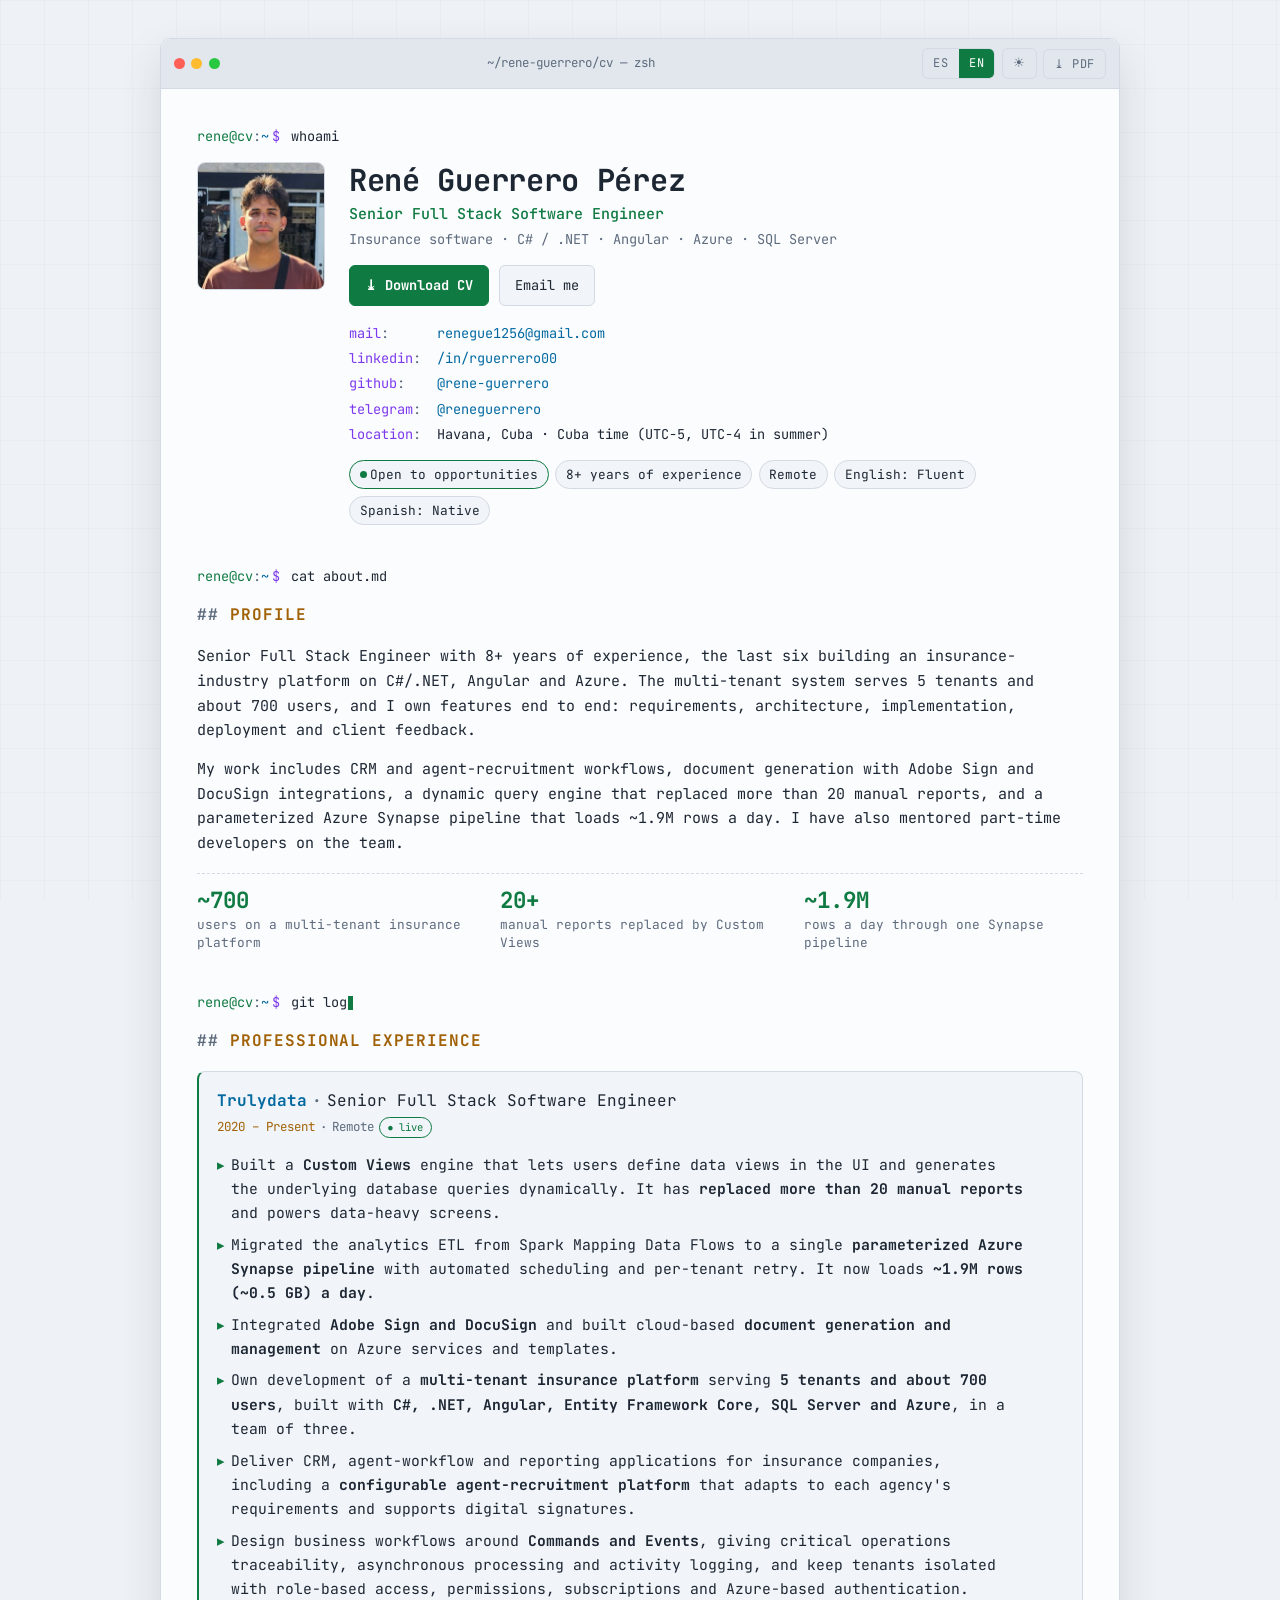
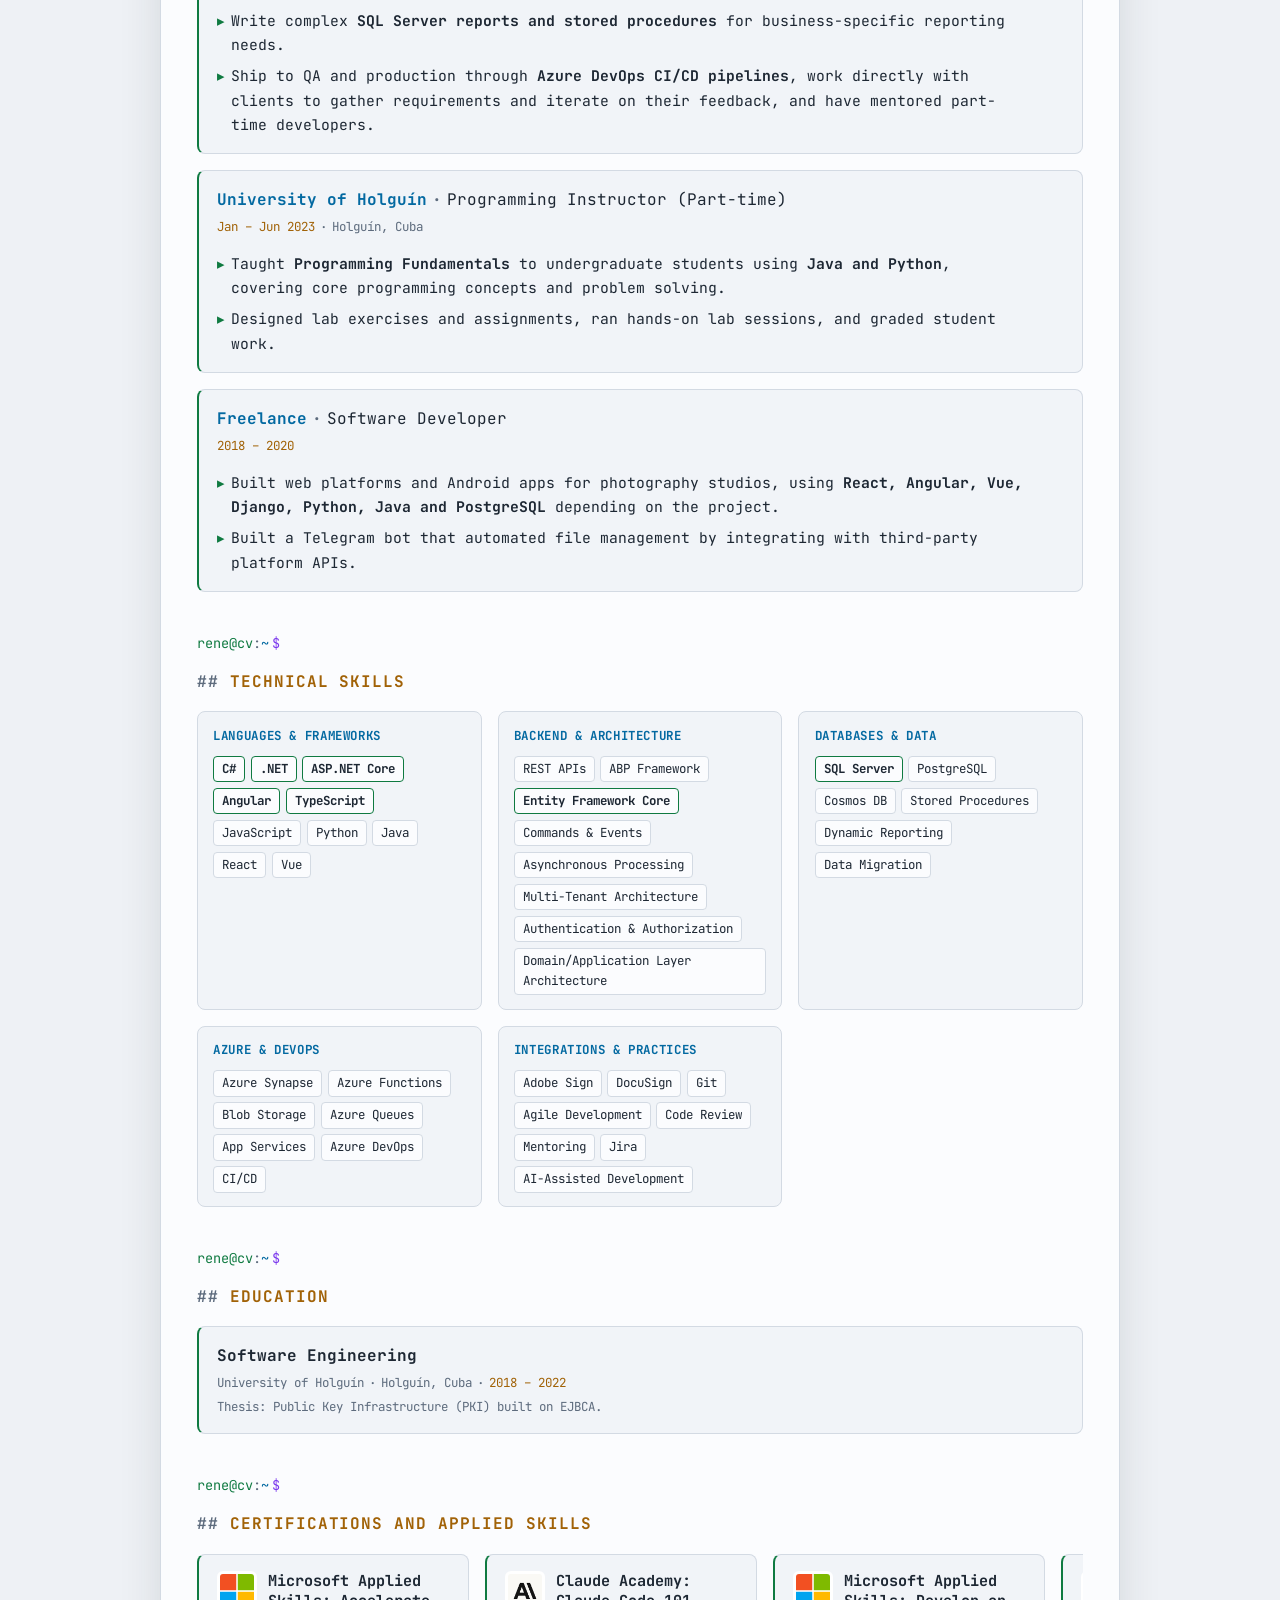
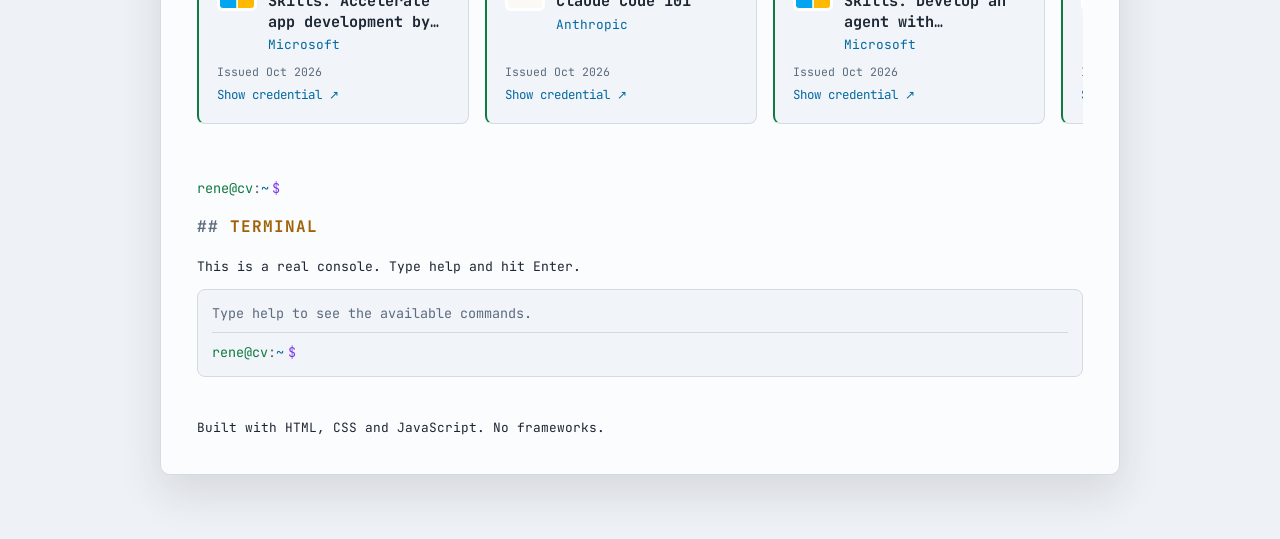
==== commit bdc6730c: "Add the University of Holguín teaching role; generalize the Telegram bot bullet Programming Instruct" ====
--- a/index.html
+++ b/index.html
@@ -152,7 +152,7 @@
     <section class="block" id="experience-section">
       <p class="cmd" aria-hidden="true"><span class="prompt">rene@cv</span><span class="sep">:</span><span class="path">~</span><span class="sigil">$</span> <span class="typed">git log --oneline experience/</span></p>
       <h2 class="h2" data-i18n="exp.title">Professional Experience</h2>
-      <div id="experience" class="timeline"><!--pre:experience--><article class="card job"><header class="job__head"><h3 class="card__title"><span class="job__company">Trulydata</span><span class="dot">·</span><span class="job__role">Senior Full Stack Software Engineer</span></h3><p class="card__meta"><span class="when">2020 – Present</span><span class="dot">·</span><span>Remote</span><span class="chip chip--live">● live</span></p></header><ul class="bullets"><li>Built a <strong>Custom Views</strong> engine that lets users define data views in the UI and generates the underlying database queries dynamically. It has <strong>replaced more than 20 manual reports</strong> and powers data-heavy screens.</li><li>Migrated the analytics ETL from Spark Mapping Data Flows to a single <strong>parameterized Azure Synapse pipeline</strong> with automated scheduling and per-tenant retry. It now loads <strong>~1.9M rows (~0.5 GB) a day</strong>.</li><li>Integrated <strong>Adobe Sign and DocuSign</strong> and built cloud-based <strong>document generation and management</strong> on Azure services and templates.</li><li>Own development of a <strong>multi-tenant insurance platform</strong> serving <strong>5 tenants and about 700 users</strong>, built with <strong>C#, .NET, Angular, Entity Framework Core, SQL Server and Azure</strong>, in a team of three.</li><li>Deliver CRM, agent-workflow and reporting applications for insurance companies, including a <strong>configurable agent-recruitment platform</strong> that adapts to each agency&#39;s requirements and supports digital signatures.</li><li>Design business workflows around <strong>Commands and Events</strong>, giving critical operations traceability, asynchronous processing and activity logging, and keep tenants isolated with role-based access, permissions, subscriptions and Azure-based authentication.</li><li>Write complex <strong>SQL Server reports and stored procedures</strong> for business-specific reporting needs.</li><li>Ship to QA and production through <strong>Azure DevOps CI/CD pipelines</strong>, work directly with clients to gather requirements and iterate on their feedback, and have mentored part-time developers.</li></ul></article><article class="card job"><header class="job__head"><h3 class="card__title"><span class="job__company">Freelance</span><span class="dot">·</span><span class="job__role">Software Developer</span></h3><p class="card__meta"><span class="when">2018 – 2020</span></p></header><ul class="bullets"><li>Built web platforms and Android apps for photography studios, using <strong>React, Angular, Vue, Django, Python, Java and PostgreSQL</strong> depending on the project.</li><li>Built a Telegram bot on the <strong>Moodle API</strong> for automated file management.</li></ul></article><!--/pre:experience--></div>
+      <div id="experience" class="timeline"><!--pre:experience--><article class="card job"><header class="job__head"><h3 class="card__title"><span class="job__company">Trulydata</span><span class="dot">·</span><span class="job__role">Senior Full Stack Software Engineer</span></h3><p class="card__meta"><span class="when">2020 – Present</span><span class="dot">·</span><span>Remote</span><span class="chip chip--live">● live</span></p></header><ul class="bullets"><li>Built a <strong>Custom Views</strong> engine that lets users define data views in the UI and generates the underlying database queries dynamically. It has <strong>replaced more than 20 manual reports</strong> and powers data-heavy screens.</li><li>Migrated the analytics ETL from Spark Mapping Data Flows to a single <strong>parameterized Azure Synapse pipeline</strong> with automated scheduling and per-tenant retry. It now loads <strong>~1.9M rows (~0.5 GB) a day</strong>.</li><li>Integrated <strong>Adobe Sign and DocuSign</strong> and built cloud-based <strong>document generation and management</strong> on Azure services and templates.</li><li>Own development of a <strong>multi-tenant insurance platform</strong> serving <strong>5 tenants and about 700 users</strong>, built with <strong>C#, .NET, Angular, Entity Framework Core, SQL Server and Azure</strong>, in a team of three.</li><li>Deliver CRM, agent-workflow and reporting applications for insurance companies, including a <strong>configurable agent-recruitment platform</strong> that adapts to each agency&#39;s requirements and supports digital signatures.</li><li>Design business workflows around <strong>Commands and Events</strong>, giving critical operations traceability, asynchronous processing and activity logging, and keep tenants isolated with role-based access, permissions, subscriptions and Azure-based authentication.</li><li>Write complex <strong>SQL Server reports and stored procedures</strong> for business-specific reporting needs.</li><li>Ship to QA and production through <strong>Azure DevOps CI/CD pipelines</strong>, work directly with clients to gather requirements and iterate on their feedback, and have mentored part-time developers.</li></ul></article><article class="card job"><header class="job__head"><h3 class="card__title"><span class="job__company">University of Holguín</span><span class="dot">·</span><span class="job__role">Programming Instructor (Part-time)</span></h3><p class="card__meta"><span class="when">Jan – Jun 2023</span><span class="dot">·</span><span>Holguín, Cuba</span></p></header><ul class="bullets"><li>Taught <strong>Programming Fundamentals</strong> to undergraduate students using <strong>Java and Python</strong>, covering core programming concepts and problem solving.</li><li>Designed lab exercises and assignments, ran hands-on lab sessions, and graded student work.</li></ul></article><article class="card job"><header class="job__head"><h3 class="card__title"><span class="job__company">Freelance</span><span class="dot">·</span><span class="job__role">Software Developer</span></h3><p class="card__meta"><span class="when">2018 – 2020</span></p></header><ul class="bullets"><li>Built web platforms and Android apps for photography studios, using <strong>React, Angular, Vue, Django, Python, Java and PostgreSQL</strong> depending on the project.</li><li>Built a Telegram bot that automated file management by integrating with third-party platform APIs.</li></ul></article><!--/pre:experience--></div>
     </section>
 
     <!-- ── SKILLS ───────────────────────────────────────── -->
